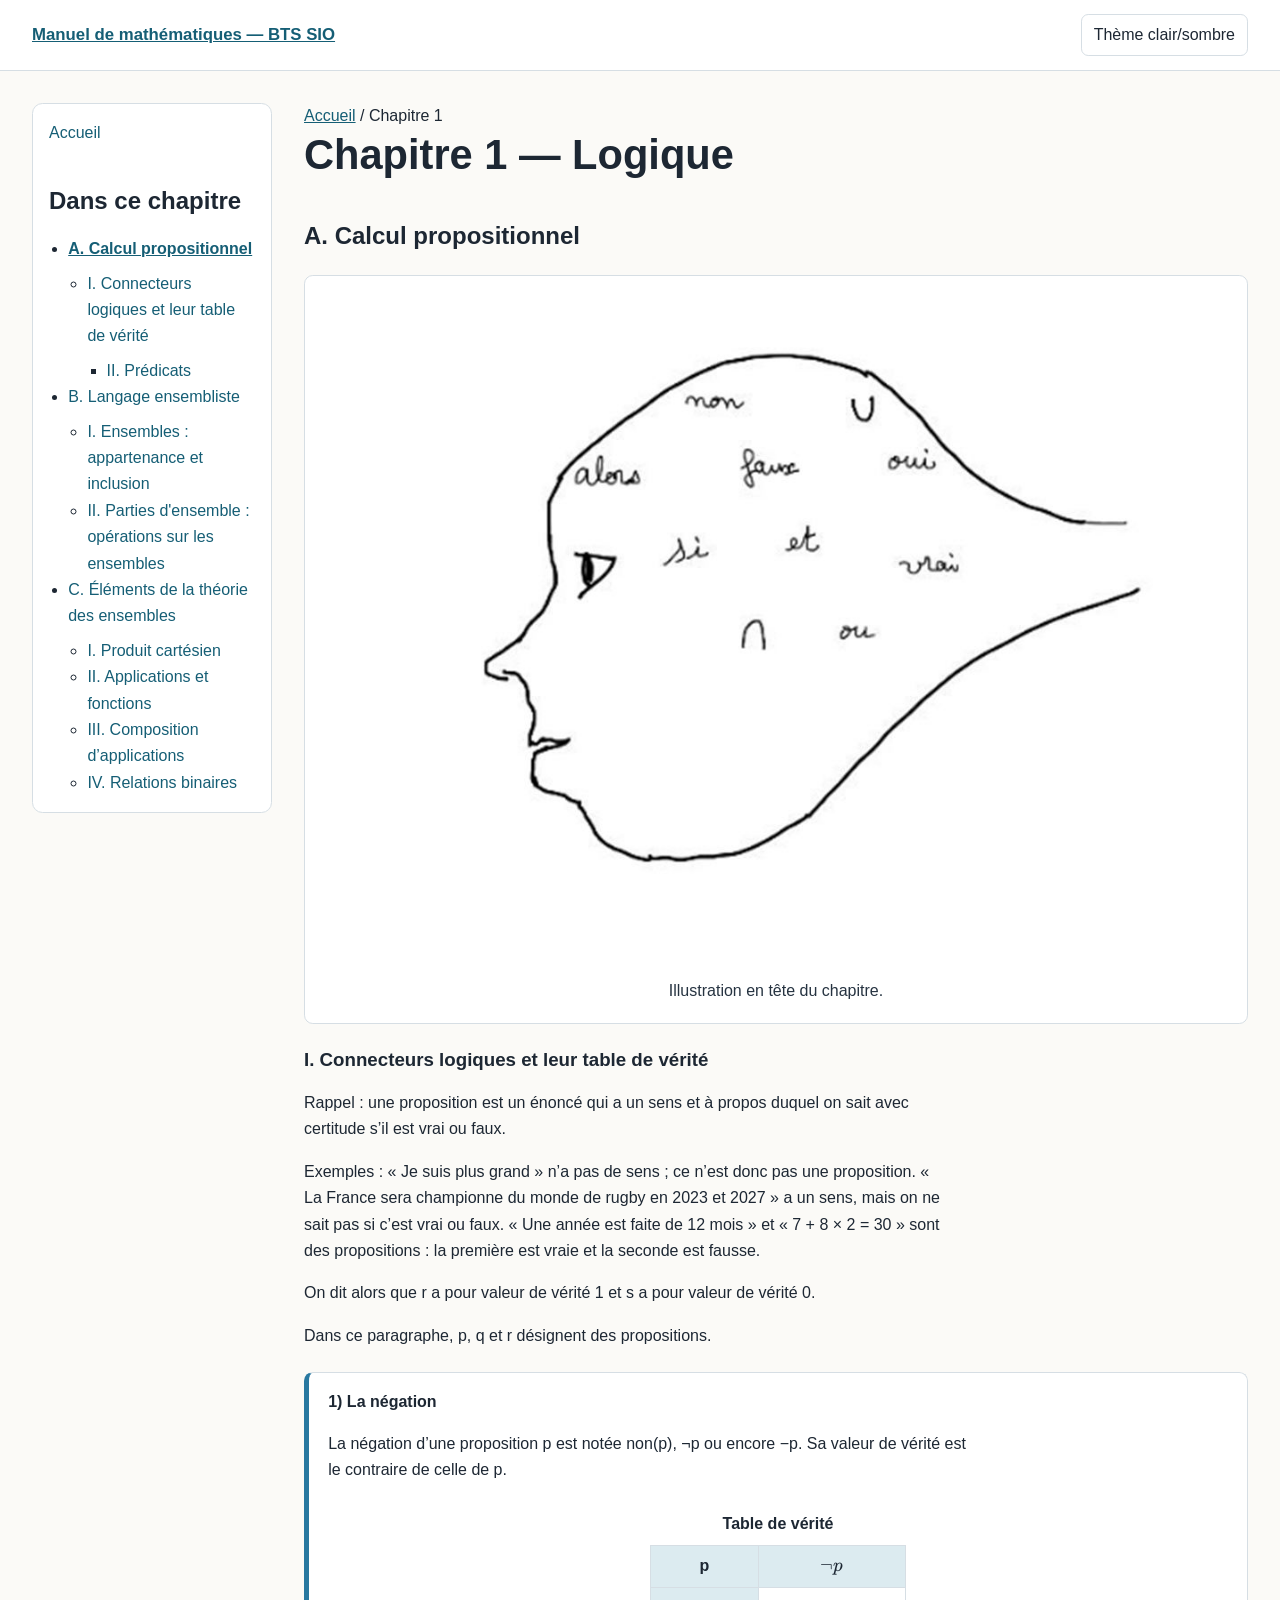
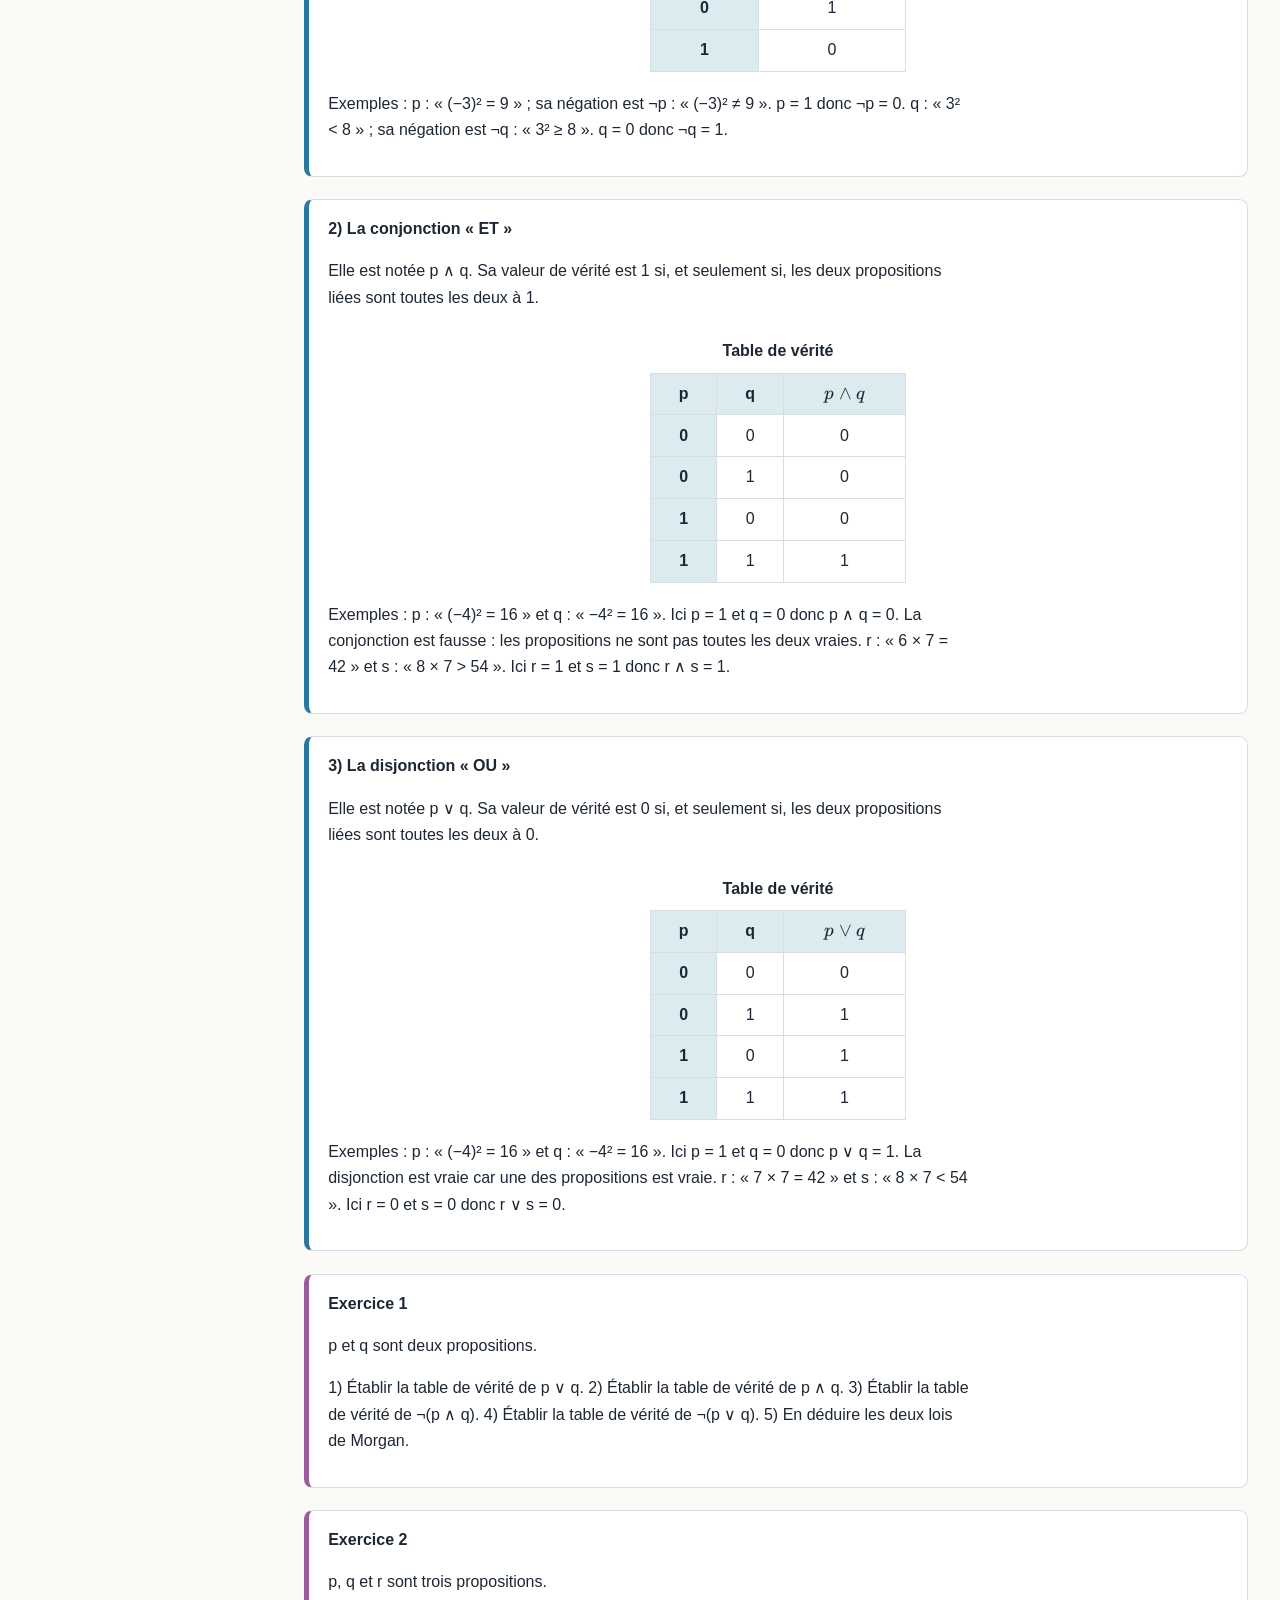
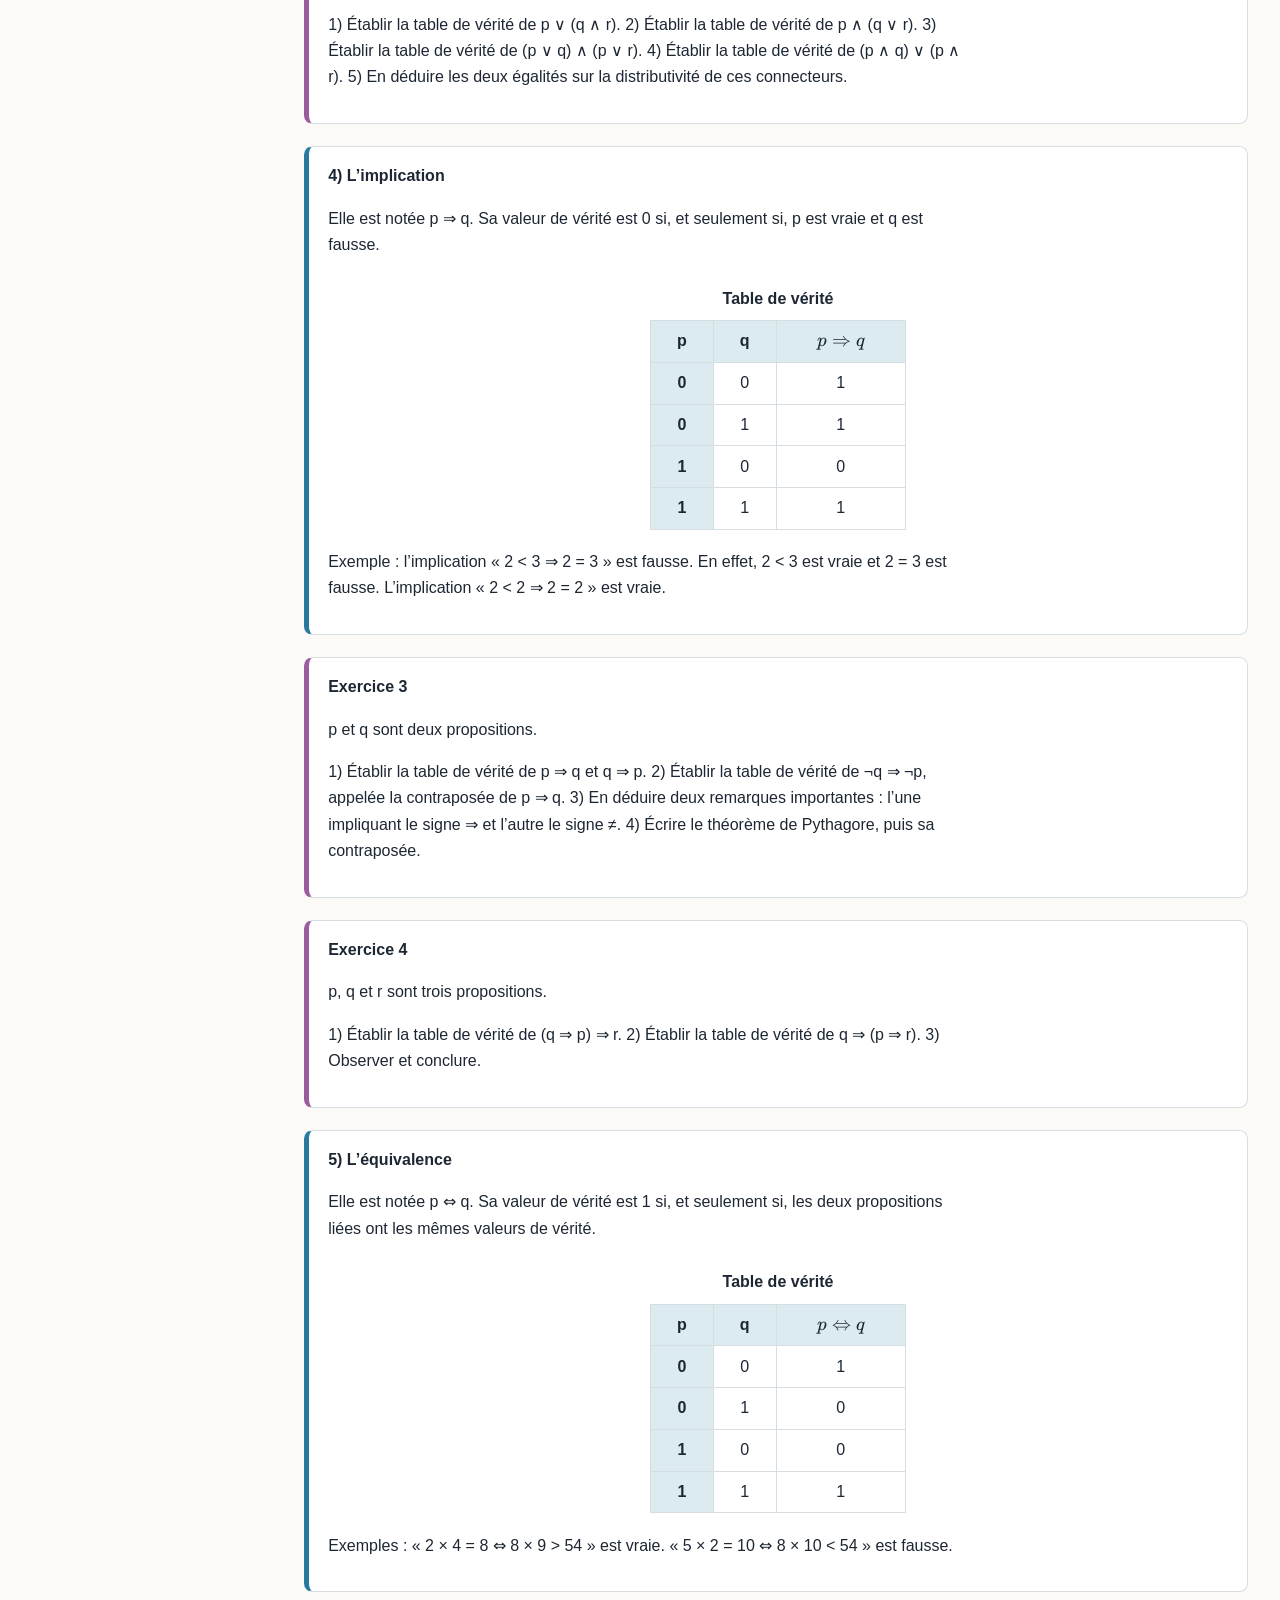
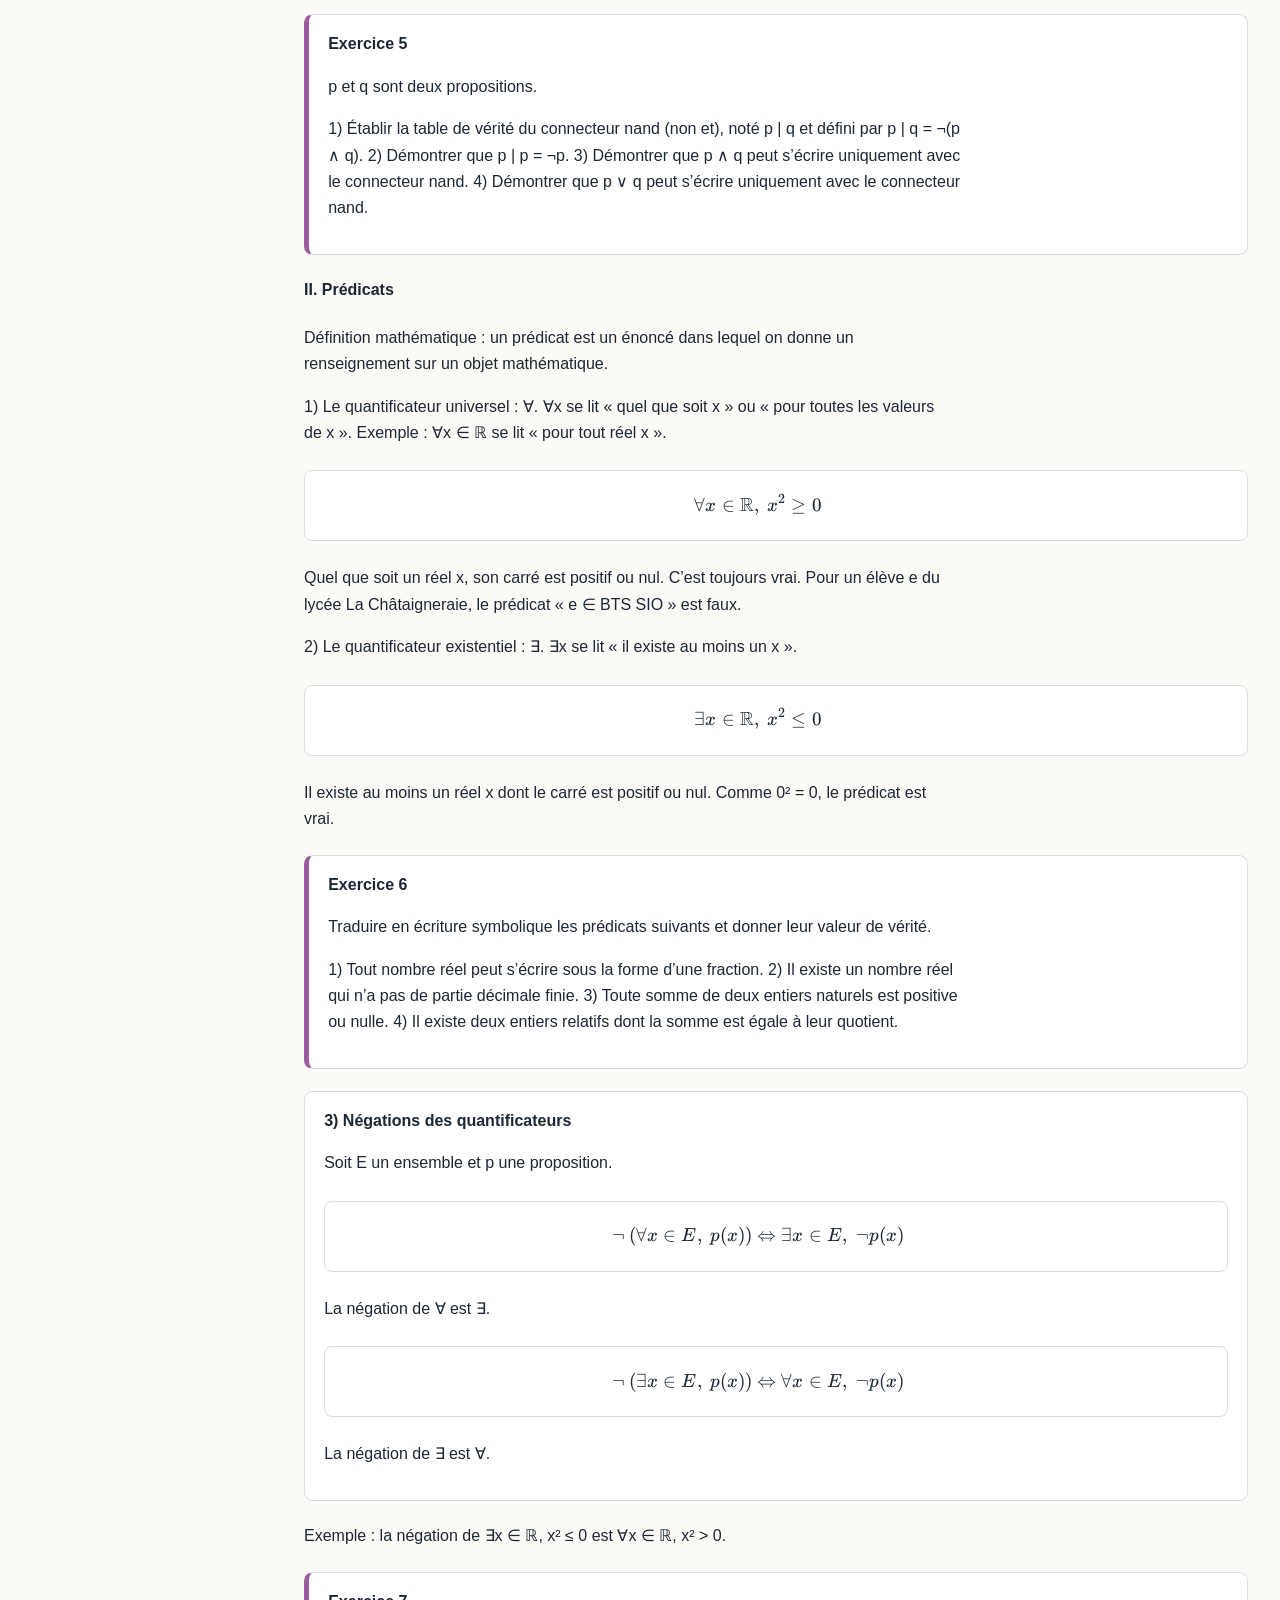
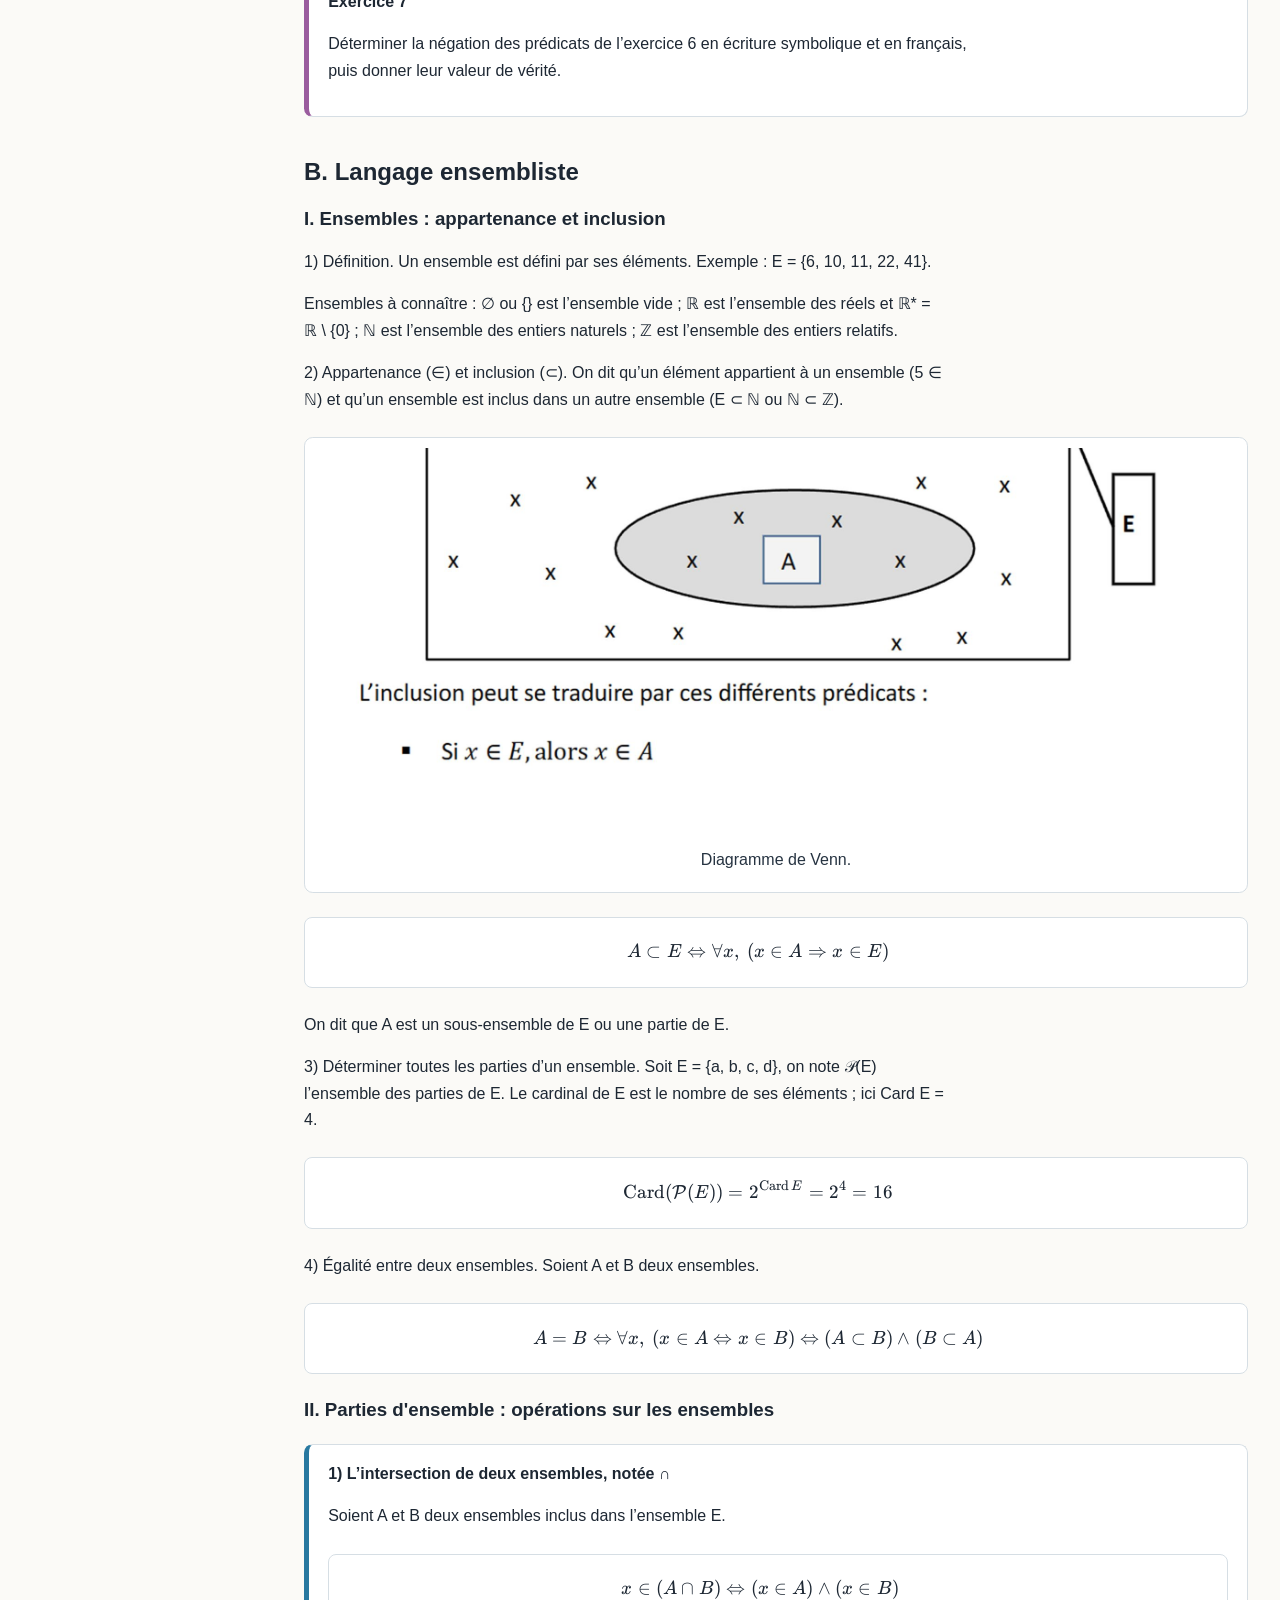
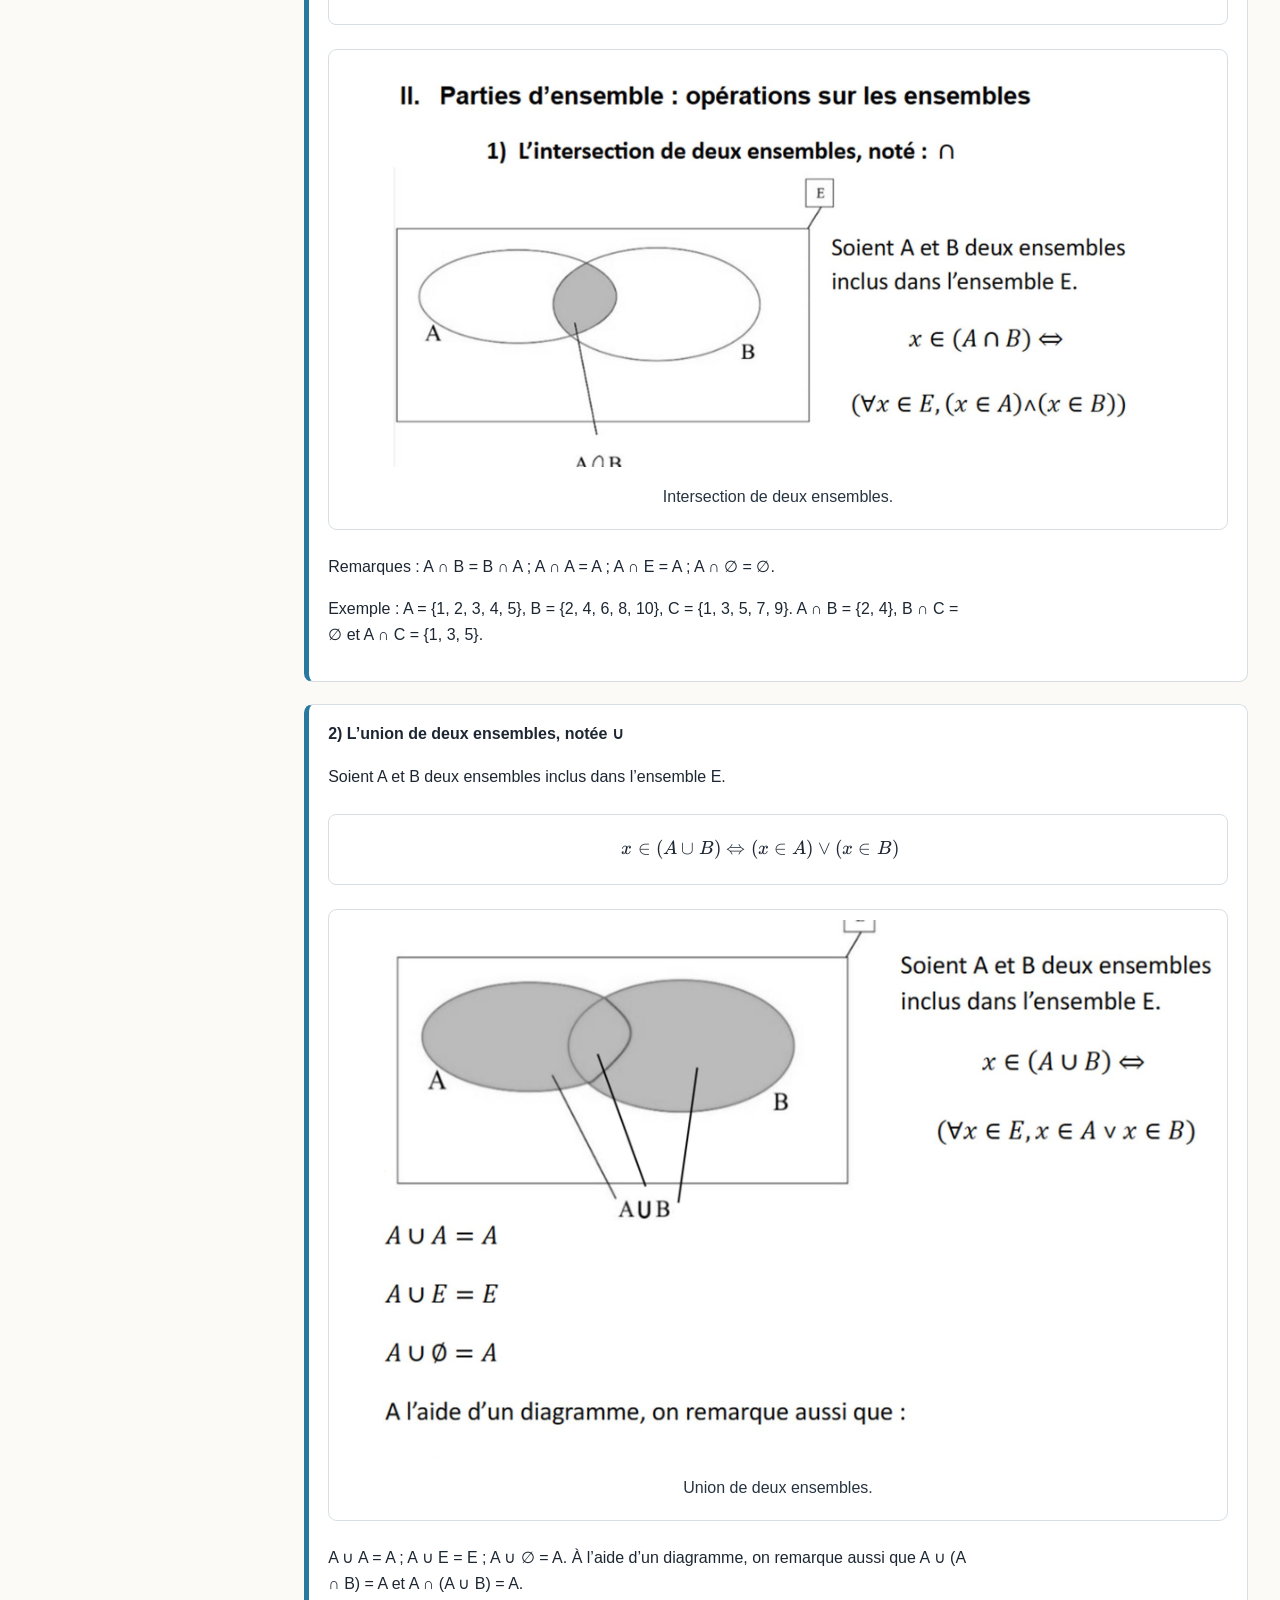
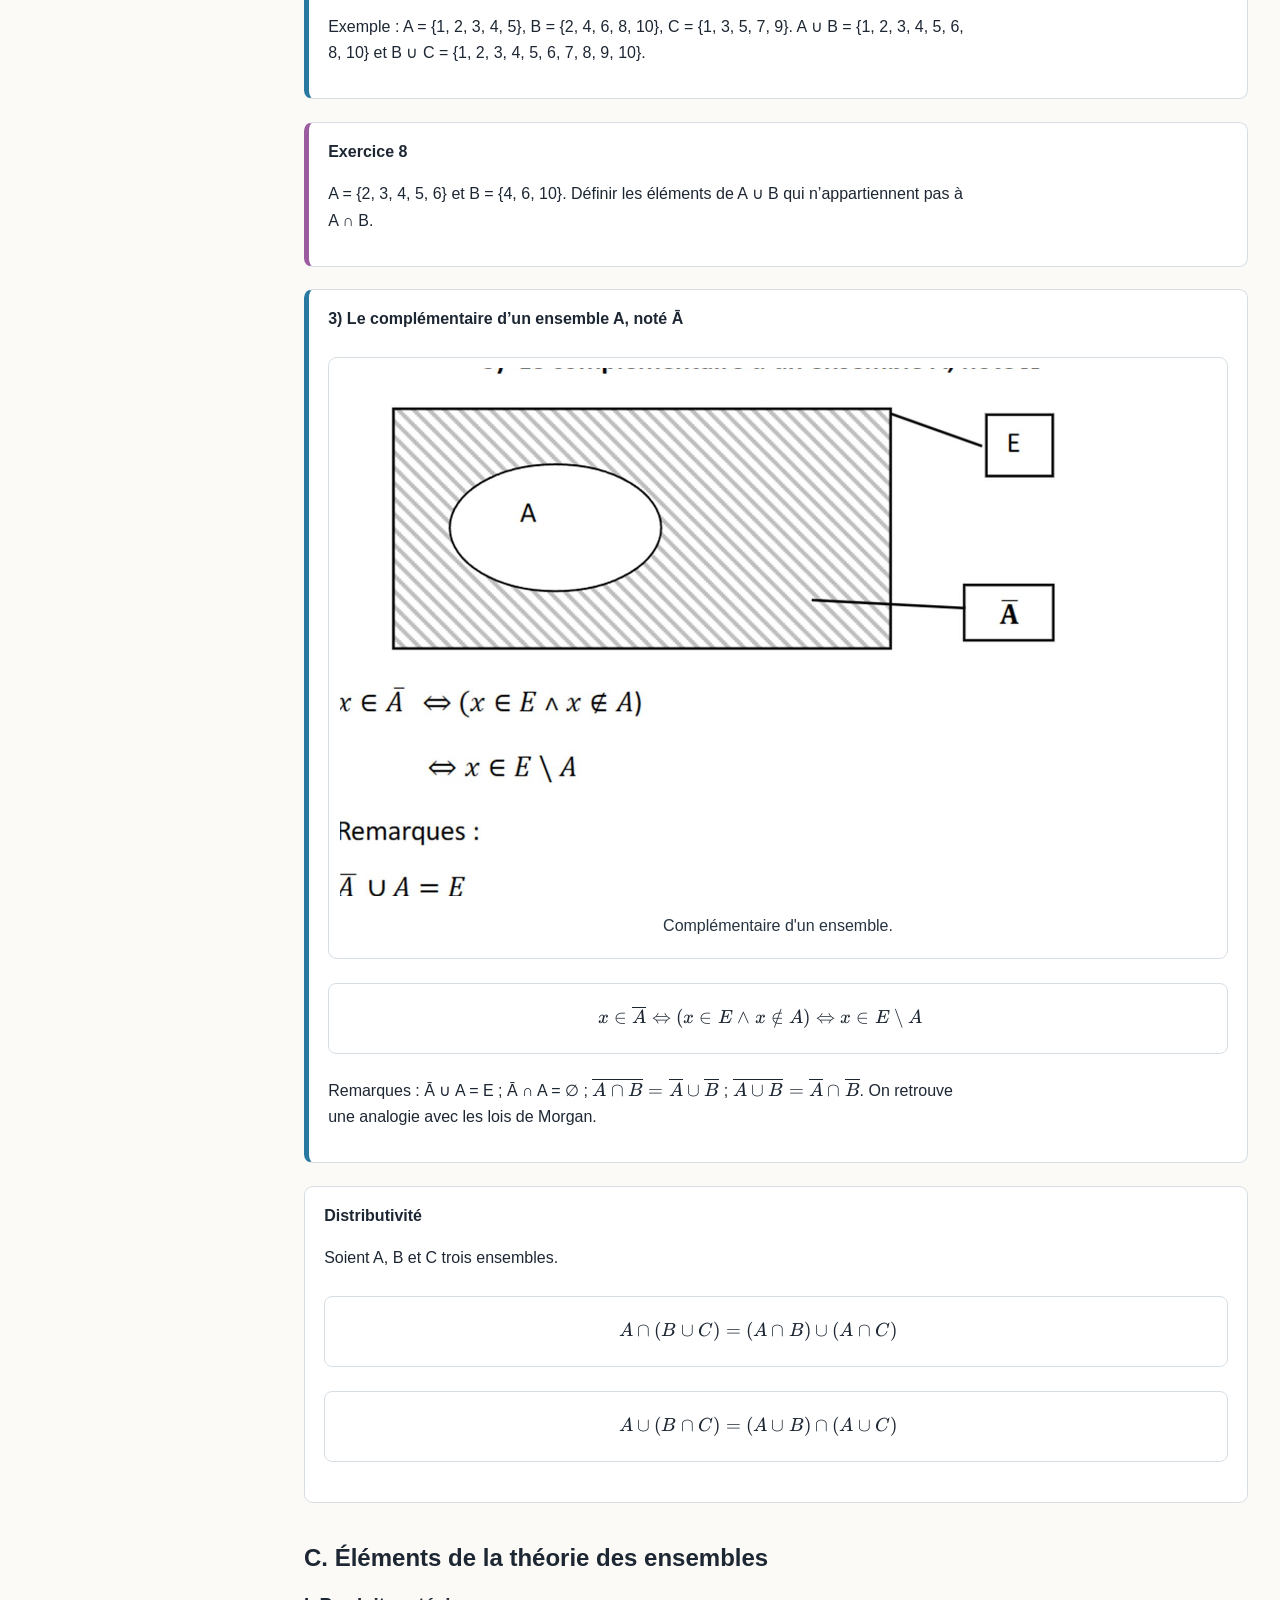
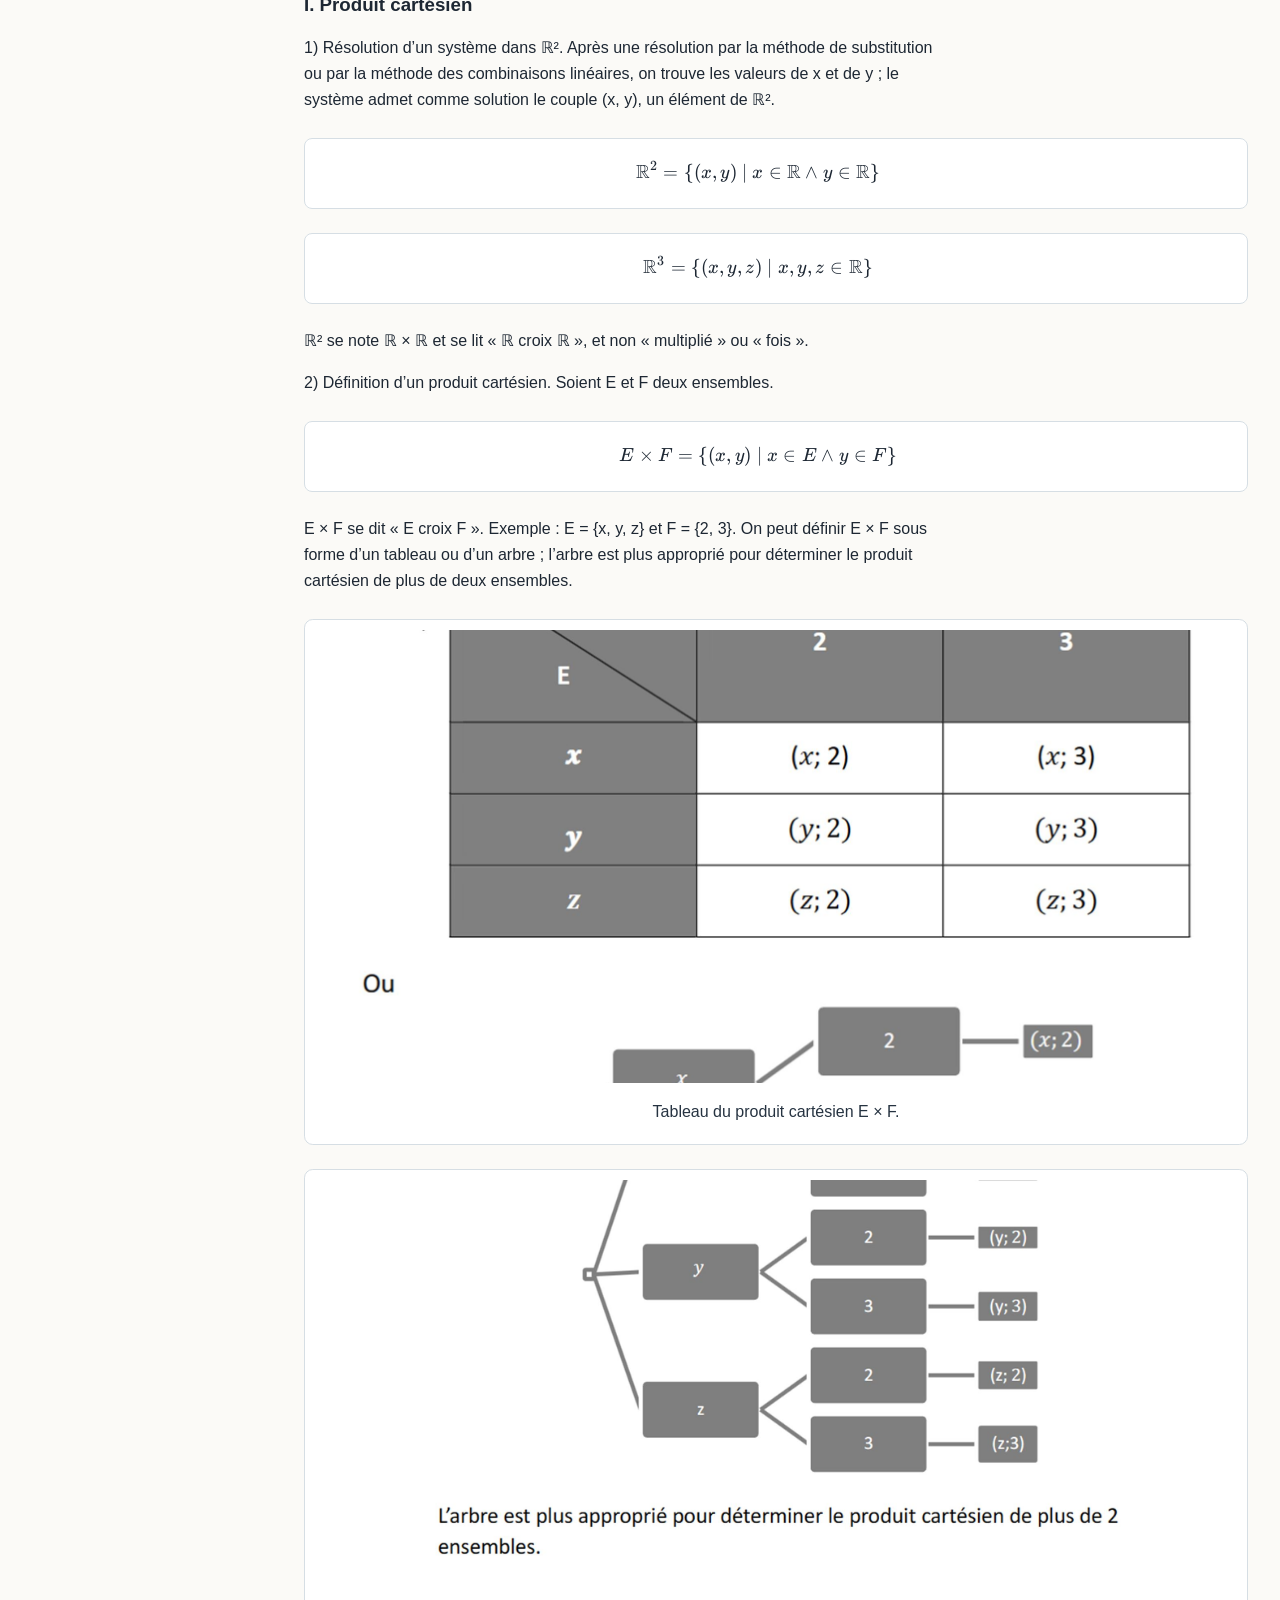
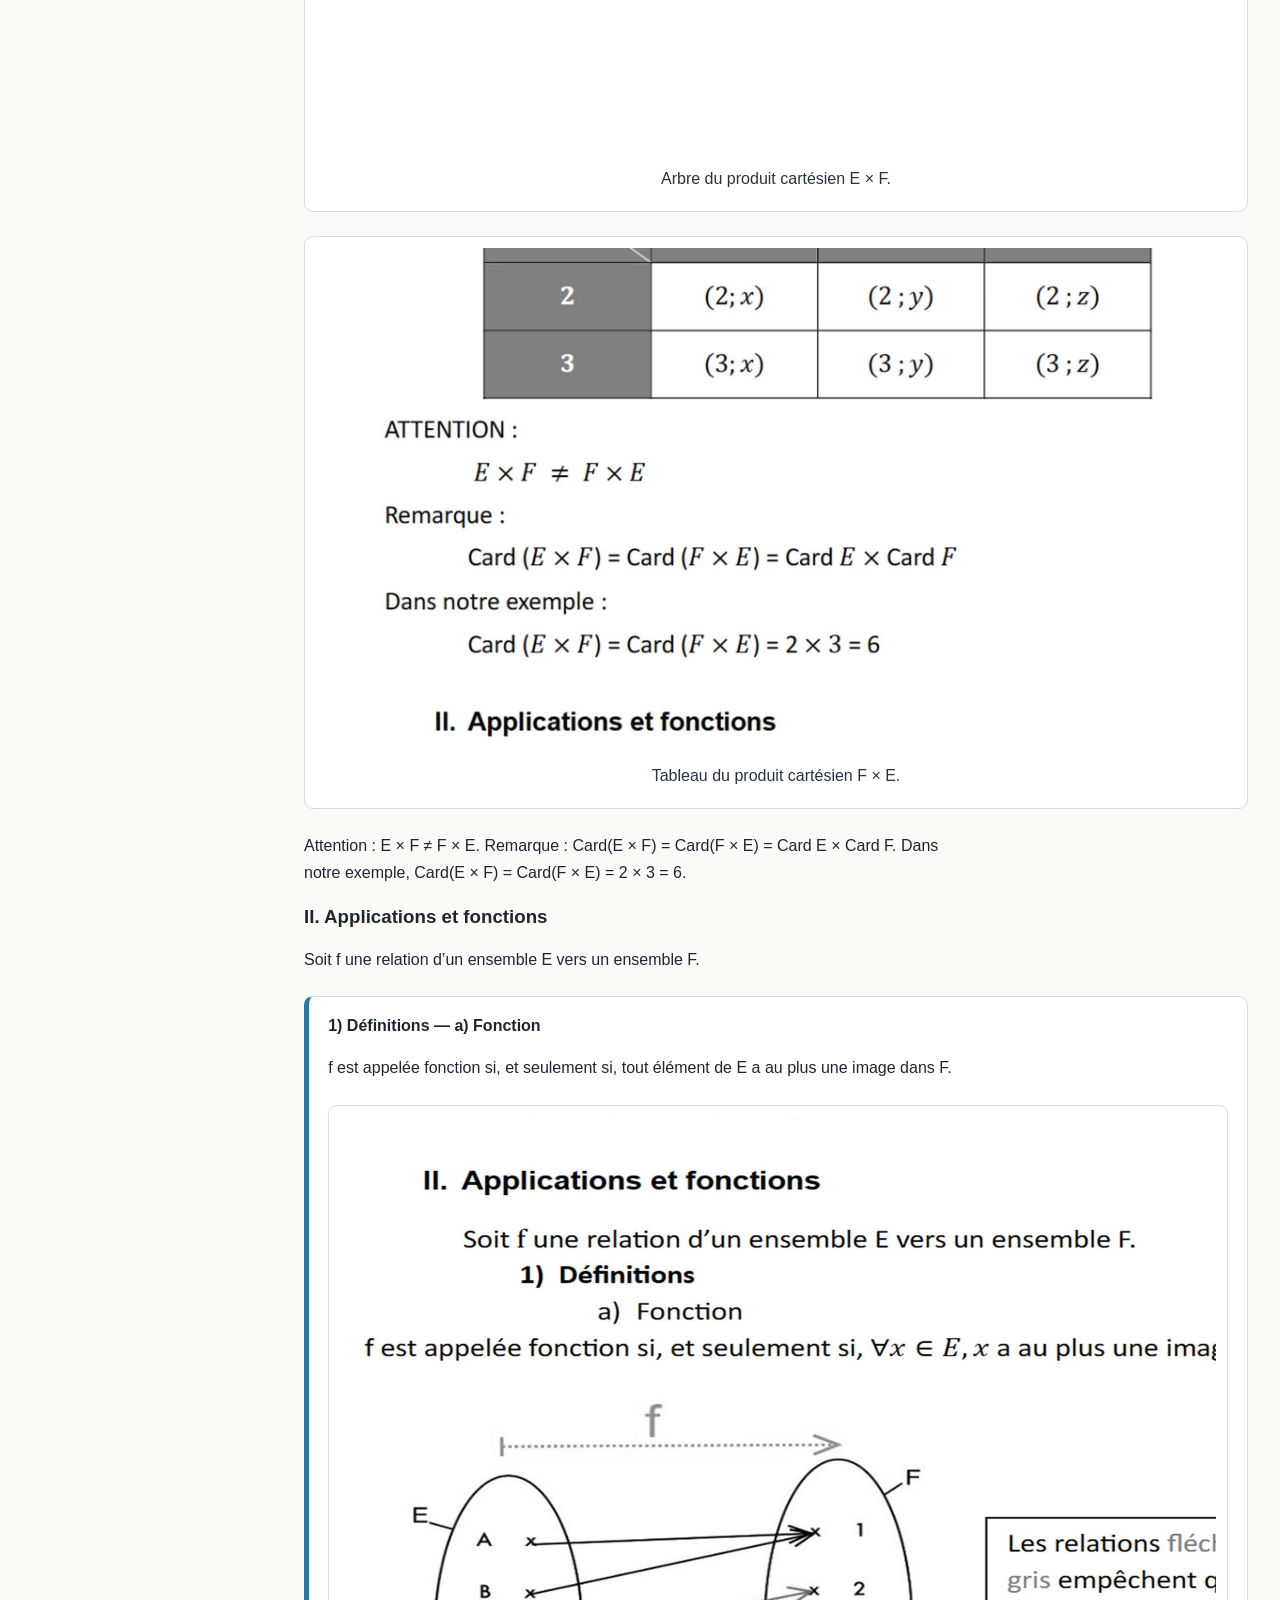
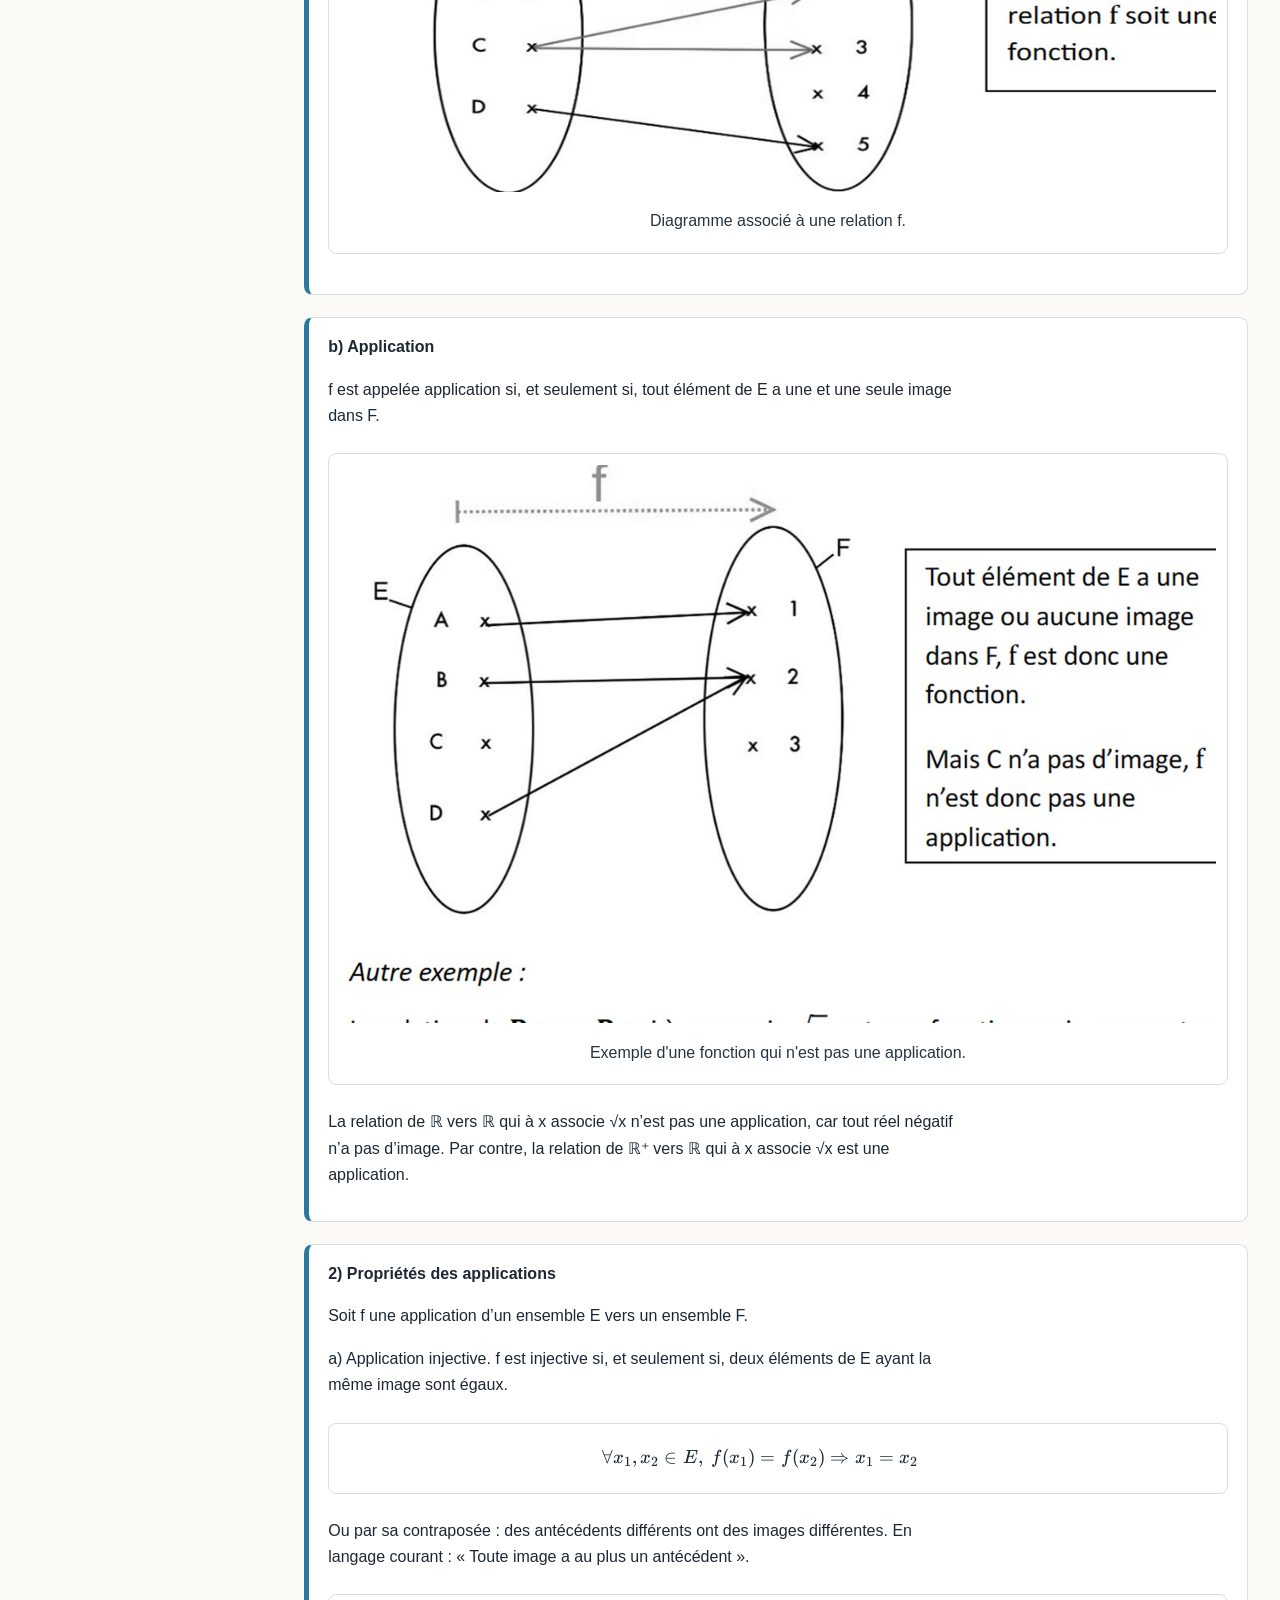
==== chapitres/chapitre-01.html @ 71e6f95d "Publish static BTS SIO math site Co-authored-by: Copilot <223556219+Copilot@users.noreply.github.com" ====
<!doctype html>
<html lang="fr">
<head>
  <meta charset="utf-8">
  <meta name="viewport" content="width=device-width, initial-scale=1">
  <title>Chapitre 1 — Logique — Manuel de mathématiques</title>
  <link rel="stylesheet" href="../assets/css/base.css">
  <link rel="stylesheet" href="../assets/css/layout.css">
  <link rel="stylesheet" href="../assets/css/maths.css">
  <link rel="stylesheet" href="../assets/css/print.css" media="print">
  <link rel="stylesheet" href="../assets/vendor/katex/katex.min.css">
</head>
<body>
  <header class="site-header"><div class="contenu barre-haute">
    <a class="marque" href="../index.html">Manuel de mathématiques — BTS SIO</a>
    <div class="actions"><button type="button" data-theme-toggle aria-pressed="false">Thème clair/sombre</button></div>
  </div></header>
  <div class="contenu page-layout">
    <nav class="sommaire" aria-label="Sommaire du chapitre">
      <a href="../index.html">Accueil</a><h2>Dans ce chapitre</h2><ul><li><a href="#calcul-propositionnel">A. Calcul propositionnel</a><ul><li><a href="#connecteurs-logiques">I. Connecteurs logiques et leur table de vérité</a><ul><li><a href="#predicats">II. Prédicats</a></li></ul></li></ul></li><li><a href="#langage-ensembliste">B. Langage ensembliste</a><ul><li><a href="#ensembles-appartenance-inclusion">I. Ensembles : appartenance et inclusion</a></li><li><a href="#operations-ensembles">II. Parties d&#x27;ensemble : opérations sur les ensembles</a></li></ul></li><li><a href="#theorie-ensembles">C. Éléments de la théorie des ensembles</a><ul><li><a href="#produit-cartesien">I. Produit cartésien</a></li><li><a href="#applications-fonctions">II. Applications et fonctions</a></li><li><a href="#composition-applications">III. Composition d’applications</a></li><li><a href="#relations-binaires">IV. Relations binaires</a></li></ul></li></ul>
    </nav>
    <main>
      <nav aria-label="Fil d’Ariane"><a href="../index.html">Accueil</a> / Chapitre 1</nav>
      <h1>Chapitre 1 — Logique</h1>
      <section><h2 id="calcul-propositionnel">A. Calcul propositionnel</h2><figure id="ch01-fig-001"><img src="../assets/img/chapitre-01/ch01-fig-001.png" alt="Illustration décorative en forme de profil." loading="lazy" width="1032" height="759"><figcaption>Illustration en tête du chapitre.</figcaption></figure><section><h3 id="connecteurs-logiques">I. Connecteurs logiques et leur table de vérité</h3><p>Rappel : une proposition est un énoncé qui a un sens et à propos duquel on sait avec certitude s’il est vrai ou faux.</p><p>Exemples : « Je suis plus grand » n’a pas de sens ; ce n’est donc pas une proposition. « La France sera championne du monde de rugby en 2023 et 2027 » a un sens, mais on ne sait pas si c’est vrai ou faux. « Une année est faite de 12 mois » et « 7 + 8 × 2 = 30 » sont des propositions : la première est vraie et la seconde est fausse.</p><p>On dit alors que r a pour valeur de vérité 1 et s a pour valeur de vérité 0.</p><p>Dans ce paragraphe, p, q et r désignent des propositions.</p><section class="box-definition"><p class="box-label">1) La négation</p><p>La négation d’une proposition p est notée non(p), ¬p ou encore −p. Sa valeur de vérité est le contraire de celle de p.</p>
<div class="table-wrapper"><table><caption>Table de vérité</caption><thead><tr><th scope="col">p</th><th scope="col">\(\neg p\)</th></tr></thead><tbody><tr><th scope="row">0</th><td>1</td></tr>
<tr><th scope="row">1</th><td>0</td></tr></tbody></table></div>
<p>Exemples : p : « (−3)² = 9 » ; sa négation est ¬p : « (−3)² ≠ 9 ». p = 1 donc ¬p = 0. q : « 3² &lt; 8 » ; sa négation est ¬q : « 3² ≥ 8 ». q = 0 donc ¬q = 1.</p></section><section class="box-definition"><p class="box-label">2) La conjonction « ET »</p><p>Elle est notée p ∧ q. Sa valeur de vérité est 1 si, et seulement si, les deux propositions liées sont toutes les deux à 1.</p>
<div class="table-wrapper"><table><caption>Table de vérité</caption><thead><tr><th scope="col">p</th><th scope="col">q</th><th scope="col">\(p\land q\)</th></tr></thead><tbody><tr><th scope="row">0</th><td>0</td><td>0</td></tr>
<tr><th scope="row">0</th><td>1</td><td>0</td></tr>
<tr><th scope="row">1</th><td>0</td><td>0</td></tr>
<tr><th scope="row">1</th><td>1</td><td>1</td></tr></tbody></table></div>
<p>Exemples : p : « (−4)² = 16 » et q : « −4² = 16 ». Ici p = 1 et q = 0 donc p ∧ q = 0. La conjonction est fausse : les propositions ne sont pas toutes les deux vraies. r : « 6 × 7 = 42 » et s : « 8 × 7 &gt; 54 ». Ici r = 1 et s = 1 donc r ∧ s = 1.</p></section><section class="box-definition"><p class="box-label">3) La disjonction « OU »</p><p>Elle est notée p ∨ q. Sa valeur de vérité est 0 si, et seulement si, les deux propositions liées sont toutes les deux à 0.</p>
<div class="table-wrapper"><table><caption>Table de vérité</caption><thead><tr><th scope="col">p</th><th scope="col">q</th><th scope="col">\(p\lor q\)</th></tr></thead><tbody><tr><th scope="row">0</th><td>0</td><td>0</td></tr>
<tr><th scope="row">0</th><td>1</td><td>1</td></tr>
<tr><th scope="row">1</th><td>0</td><td>1</td></tr>
<tr><th scope="row">1</th><td>1</td><td>1</td></tr></tbody></table></div>
<p>Exemples : p : « (−4)² = 16 » et q : « −4² = 16 ». Ici p = 1 et q = 0 donc p ∨ q = 1. La disjonction est vraie car une des propositions est vraie. r : « 7 × 7 = 42 » et s : « 8 × 7 &lt; 54 ». Ici r = 0 et s = 0 donc r ∨ s = 0.</p></section><section class="box-exercice"><p class="box-label">Exercice 1</p><p>p et q sont deux propositions.</p>
<p>1) Établir la table de vérité de p ∨ q. 2) Établir la table de vérité de p ∧ q. 3) Établir la table de vérité de ¬(p ∧ q). 4) Établir la table de vérité de ¬(p ∨ q). 5) En déduire les deux lois de Morgan.</p></section><section class="box-exercice"><p class="box-label">Exercice 2</p><p>p, q et r sont trois propositions.</p>
<p>1) Établir la table de vérité de p ∨ (q ∧ r). 2) Établir la table de vérité de p ∧ (q ∨ r). 3) Établir la table de vérité de (p ∨ q) ∧ (p ∨ r). 4) Établir la table de vérité de (p ∧ q) ∨ (p ∧ r). 5) En déduire les deux égalités sur la distributivité de ces connecteurs.</p></section><section class="box-definition"><p class="box-label">4) L’implication</p><p>Elle est notée p ⇒ q. Sa valeur de vérité est 0 si, et seulement si, p est vraie et q est fausse.</p>
<div class="table-wrapper"><table><caption>Table de vérité</caption><thead><tr><th scope="col">p</th><th scope="col">q</th><th scope="col">\(p\Rightarrow q\)</th></tr></thead><tbody><tr><th scope="row">0</th><td>0</td><td>1</td></tr>
<tr><th scope="row">0</th><td>1</td><td>1</td></tr>
<tr><th scope="row">1</th><td>0</td><td>0</td></tr>
<tr><th scope="row">1</th><td>1</td><td>1</td></tr></tbody></table></div>
<p>Exemple : l’implication « 2 &lt; 3 ⇒ 2 = 3 » est fausse. En effet, 2 &lt; 3 est vraie et 2 = 3 est fausse. L’implication « 2 &lt; 2 ⇒ 2 = 2 » est vraie.</p></section><section class="box-exercice"><p class="box-label">Exercice 3</p><p>p et q sont deux propositions.</p>
<p>1) Établir la table de vérité de p ⇒ q et q ⇒ p. 2) Établir la table de vérité de ¬q ⇒ ¬p, appelée la contraposée de p ⇒ q. 3) En déduire deux remarques importantes : l’une impliquant le signe ⇒ et l’autre le signe ≠. 4) Écrire le théorème de Pythagore, puis sa contraposée.</p></section><section class="box-exercice"><p class="box-label">Exercice 4</p><p>p, q et r sont trois propositions.</p>
<p>1) Établir la table de vérité de (q ⇒ p) ⇒ r. 2) Établir la table de vérité de q ⇒ (p ⇒ r). 3) Observer et conclure.</p></section><section class="box-definition"><p class="box-label">5) L’équivalence</p><p>Elle est notée p ⇔ q. Sa valeur de vérité est 1 si, et seulement si, les deux propositions liées ont les mêmes valeurs de vérité.</p>
<div class="table-wrapper"><table><caption>Table de vérité</caption><thead><tr><th scope="col">p</th><th scope="col">q</th><th scope="col">\(p\Leftrightarrow q\)</th></tr></thead><tbody><tr><th scope="row">0</th><td>0</td><td>1</td></tr>
<tr><th scope="row">0</th><td>1</td><td>0</td></tr>
<tr><th scope="row">1</th><td>0</td><td>0</td></tr>
<tr><th scope="row">1</th><td>1</td><td>1</td></tr></tbody></table></div>
<p>Exemples : « 2 × 4 = 8 ⇔ 8 × 9 &gt; 54 » est vraie. « 5 × 2 = 10 ⇔ 8 × 10 &lt; 54 » est fausse.</p></section><section class="box-exercice"><p class="box-label">Exercice 5</p><p>p et q sont deux propositions.</p>
<p>1) Établir la table de vérité du connecteur nand (non et), noté p | q et défini par p | q = ¬(p ∧ q). 2) Démontrer que p | p = ¬p. 3) Démontrer que p ∧ q peut s’écrire uniquement avec le connecteur nand. 4) Démontrer que p ∨ q peut s’écrire uniquement avec le connecteur nand.</p></section><section><h4 id="predicats">II. Prédicats</h4><p>Définition mathématique : un prédicat est un énoncé dans lequel on donne un renseignement sur un objet mathématique.</p><p>1) Le quantificateur universel : ∀. ∀x se lit « quel que soit x » ou « pour toutes les valeurs de x ». Exemple : ∀x ∈ ℝ se lit « pour tout réel x ».</p><div class="formule" data-latex="\forall x\in\mathbb{R},\ x^2\geq 0" role="group" aria-label="Formule">\[\forall x\in\mathbb{R},\ x^2\geq 0\]</div><p>Quel que soit un réel x, son carré est positif ou nul. C’est toujours vrai. Pour un élève e du lycée La Châtaigneraie, le prédicat « e ∈ BTS SIO » est faux.</p><p>2) Le quantificateur existentiel : ∃. ∃x se lit « il existe au moins un x ».</p><div class="formule" data-latex="\exists x\in\mathbb{R},\ x^2\leq 0" role="group" aria-label="Formule">\[\exists x\in\mathbb{R},\ x^2\leq 0\]</div><p>Il existe au moins un réel x dont le carré est positif ou nul. Comme 0² = 0, le prédicat est vrai.</p><section class="box-exercice"><p class="box-label">Exercice 6</p><p>Traduire en écriture symbolique les prédicats suivants et donner leur valeur de vérité.</p>
<p>1) Tout nombre réel peut s’écrire sous la forme d’une fraction. 2) Il existe un nombre réel qui n’a pas de partie décimale finie. 3) Toute somme de deux entiers naturels est positive ou nulle. 4) Il existe deux entiers relatifs dont la somme est égale à leur quotient.</p></section><section class="box-retenir"><p class="box-label">3) Négations des quantificateurs</p><p>Soit E un ensemble et p une proposition.</p>
<div class="formule" data-latex="\neg\left(\forall x\in E,\ p(x)\right)\Leftrightarrow\exists x\in E,\ \neg p(x)" role="group" aria-label="Formule">\[\neg\left(\forall x\in E,\ p(x)\right)\Leftrightarrow\exists x\in E,\ \neg p(x)\]</div>
<p>La négation de ∀ est ∃.</p>
<div class="formule" data-latex="\neg\left(\exists x\in E,\ p(x)\right)\Leftrightarrow\forall x\in E,\ \neg p(x)" role="group" aria-label="Formule">\[\neg\left(\exists x\in E,\ p(x)\right)\Leftrightarrow\forall x\in E,\ \neg p(x)\]</div>
<p>La négation de ∃ est ∀.</p></section><p>Exemple : la négation de ∃x ∈ ℝ, x² ≤ 0 est ∀x ∈ ℝ, x² &gt; 0.</p><section class="box-exercice"><p class="box-label">Exercice 7</p><p>Déterminer la négation des prédicats de l’exercice 6 en écriture symbolique et en français, puis donner leur valeur de vérité.</p></section></section></section></section>
<section><h2 id="langage-ensembliste">B. Langage ensembliste</h2><section><h3 id="ensembles-appartenance-inclusion">I. Ensembles : appartenance et inclusion</h3><p>1) Définition. Un ensemble est défini par ses éléments. Exemple : E = {6, 10, 11, 22, 41}.</p><p>Ensembles à connaître : ∅ ou {} est l’ensemble vide ; ℝ est l’ensemble des réels et ℝ* = ℝ \ {0} ; ℕ est l’ensemble des entiers naturels ; ℤ est l’ensemble des entiers relatifs.</p><p>2) Appartenance (∈) et inclusion (⊂). On dit qu’un élément appartient à un ensemble (5 ∈ ℕ) et qu’un ensemble est inclus dans un autre ensemble (E ⊂ ℕ ou ℕ ⊂ ℤ).</p><figure id="ch01-fig-002"><img src="../assets/img/chapitre-01/ch01-fig-002.png" alt="Diagramme représentant l&#x27;ensemble A inclus dans l&#x27;ensemble E." loading="lazy" width="2012" height="835"><figcaption>Diagramme de Venn.</figcaption></figure><div class="formule" data-latex="A\subset E\Leftrightarrow\forall x,\ (x\in A\Rightarrow x\in E)" role="group" aria-label="Formule">\[A\subset E\Leftrightarrow\forall x,\ (x\in A\Rightarrow x\in E)\]</div><p>On dit que A est un sous-ensemble de E ou une partie de E.</p><p>3) Déterminer toutes les parties d’un ensemble. Soit E = {a, b, c, d}, on note 𝒫(E) l’ensemble des parties de E. Le cardinal de E est le nombre de ses éléments ; ici Card E = 4.</p><div class="formule" data-latex="\operatorname{Card}(\mathcal{P}(E))=2^{\operatorname{Card} E}=2^4=16" role="group" aria-label="Formule">\[\operatorname{Card}(\mathcal{P}(E))=2^{\operatorname{Card} E}=2^4=16\]</div><p>4) Égalité entre deux ensembles. Soient A et B deux ensembles.</p><div class="formule" data-latex="A=B\Leftrightarrow\forall x,\ (x\in A\Leftrightarrow x\in B)\Leftrightarrow(A\subset B)\land(B\subset A)" role="group" aria-label="Formule">\[A=B\Leftrightarrow\forall x,\ (x\in A\Leftrightarrow x\in B)\Leftrightarrow(A\subset B)\land(B\subset A)\]</div></section>
<section><h3 id="operations-ensembles">II. Parties d&#x27;ensemble : opérations sur les ensembles</h3><section class="box-definition"><p class="box-label">1) L’intersection de deux ensembles, notée ∩</p><p>Soient A et B deux ensembles inclus dans l’ensemble E.</p>
<div class="formule" data-latex="x\in(A\cap B)\Leftrightarrow(x\in A)\land(x\in B)" role="group" aria-label="Formule">\[x\in(A\cap B)\Leftrightarrow(x\in A)\land(x\in B)\]</div>
<figure id="ch01-fig-003"><img src="../assets/img/chapitre-01/ch01-fig-003.png" alt="Deux ensembles A et B inclus dans E, avec leur intersection coloriée." loading="lazy" width="1961" height="911"><figcaption>Intersection de deux ensembles.</figcaption></figure>
<p>Remarques : A ∩ B = B ∩ A ; A ∩ A = A ; A ∩ E = A ; A ∩ ∅ = ∅.</p>
<p>Exemple : A = {1, 2, 3, 4, 5}, B = {2, 4, 6, 8, 10}, C = {1, 3, 5, 7, 9}. A ∩ B = {2, 4}, B ∩ C = ∅ et A ∩ C = {1, 3, 5}.</p></section><section class="box-definition"><p class="box-label">2) L’union de deux ensembles, notée ∪</p><p>Soient A et B deux ensembles inclus dans l’ensemble E.</p>
<div class="formule" data-latex="x\in(A\cup B)\Leftrightarrow(x\in A)\lor(x\in B)" role="group" aria-label="Formule">\[x\in(A\cup B)\Leftrightarrow(x\in A)\lor(x\in B)\]</div>
<figure id="ch01-fig-004"><img src="../assets/img/chapitre-01/ch01-fig-004.png" alt="Diagramme de Venn où les ensembles A et B sont coloriés." loading="lazy" width="1857" height="1140"><figcaption>Union de deux ensembles.</figcaption></figure>
<p>A ∪ A = A ; A ∪ E = E ; A ∪ ∅ = A. À l’aide d’un diagramme, on remarque aussi que A ∪ (A ∩ B) = A et A ∩ (A ∪ B) = A.</p>
<p>Exemple : A = {1, 2, 3, 4, 5}, B = {2, 4, 6, 8, 10}, C = {1, 3, 5, 7, 9}. A ∪ B = {1, 2, 3, 4, 5, 6, 8, 10} et B ∪ C = {1, 2, 3, 4, 5, 6, 7, 8, 9, 10}.</p></section><section class="box-exercice"><p class="box-label">Exercice 8</p><p>A = {2, 3, 4, 5, 6} et B = {4, 6, 10}. Définir les éléments de A ∪ B qui n’appartiennent pas à A ∩ B.</p></section><section class="box-definition"><p class="box-label">3) Le complémentaire d’un ensemble A, noté Ā</p><figure id="ch01-fig-005"><img src="../assets/img/chapitre-01/ch01-fig-005.png" alt="Ensemble E représenté par un rectangle, A par un ovale et son complémentaire par la zone extérieure à A." loading="lazy" width="1703" height="1026"><figcaption>Complémentaire d&#x27;un ensemble.</figcaption></figure>
<div class="formule" data-latex="x\in\overline{A}\Leftrightarrow(x\in E\land x\notin A)\Leftrightarrow x\in E\setminus A" role="group" aria-label="Formule">\[x\in\overline{A}\Leftrightarrow(x\in E\land x\notin A)\Leftrightarrow x\in E\setminus A\]</div>
<p>Remarques : Ā ∪ A = E ; Ā ∩ A = ∅ ; \(\overline{A\cap B}=\overline A\cup\overline B\) ; \(\overline{A\cup B}=\overline A\cap\overline B\). On retrouve une analogie avec les lois de Morgan.</p></section><section class="box-retenir"><p class="box-label">Distributivité</p><p>Soient A, B et C trois ensembles.</p>
<div class="formule" data-latex="A\cap(B\cup C)=(A\cap B)\cup(A\cap C)" role="group" aria-label="Formule">\[A\cap(B\cup C)=(A\cap B)\cup(A\cap C)\]</div>
<div class="formule" data-latex="A\cup(B\cap C)=(A\cup B)\cap(A\cup C)" role="group" aria-label="Formule">\[A\cup(B\cap C)=(A\cup B)\cap(A\cup C)\]</div></section></section></section>
<section><h2 id="theorie-ensembles">C. Éléments de la théorie des ensembles</h2><section><h3 id="produit-cartesien">I. Produit cartésien</h3><p>1) Résolution d’un système dans ℝ². Après une résolution par la méthode de substitution ou par la méthode des combinaisons linéaires, on trouve les valeurs de x et de y ; le système admet comme solution le couple (x, y), un élément de ℝ².</p><div class="formule" data-latex="\mathbb{R}^2=\{(x,y)\mid x\in\mathbb{R}\land y\in\mathbb{R}\}" role="group" aria-label="Formule">\[\mathbb{R}^2=\{(x,y)\mid x\in\mathbb{R}\land y\in\mathbb{R}\}\]</div><div class="formule" data-latex="\mathbb{R}^3=\{(x,y,z)\mid x,y,z\in\mathbb{R}\}" role="group" aria-label="Formule">\[\mathbb{R}^3=\{(x,y,z)\mid x,y,z\in\mathbb{R}\}\]</div><p>ℝ² se note ℝ × ℝ et se lit « ℝ croix ℝ », et non « multiplié » ou « fois ».</p><p>2) Définition d’un produit cartésien. Soient E et F deux ensembles.</p><div class="formule" data-latex="E\times F=\{(x,y)\mid x\in E\land y\in F\}" role="group" aria-label="Formule">\[E\times F=\{(x,y)\mid x\in E\land y\in F\}\]</div><p>E × F se dit « E croix F ». Exemple : E = {x, y, z} et F = {2, 3}. On peut définir E × F sous forme d’un tableau ou d’un arbre ; l’arbre est plus approprié pour déterminer le produit cartésien de plus de deux ensembles.</p><figure id="ch01-fig-006"><img src="../assets/img/chapitre-01/ch01-fig-006.png" alt="Tableau des couples du produit cartésien de E égal à {x, y, z} et F égal à {2, 3}." loading="lazy" width="1857" height="912"><figcaption>Tableau du produit cartésien E × F.</figcaption></figure><figure id="ch01-fig-007"><img src="../assets/img/chapitre-01/ch01-fig-007.png" alt="Arbre reliant chacun des éléments x, y et z de E aux éléments 2 et 3 de F." loading="lazy" width="2168" height="1405"><figcaption>Arbre du produit cartésien E × F.</figcaption></figure><figure id="ch01-fig-008"><img src="../assets/img/chapitre-01/ch01-fig-008.png" alt="Tableau des couples du produit cartésien F × E." loading="lazy" width="1961" height="1063"><figcaption>Tableau du produit cartésien F × E.</figcaption></figure><p>Attention : E × F ≠ F × E. Remarque : Card(E × F) = Card(F × E) = Card E × Card F. Dans notre exemple, Card(E × F) = Card(F × E) = 2 × 3 = 6.</p></section>
<section><h3 id="applications-fonctions">II. Applications et fonctions</h3><p>Soit f une relation d’un ensemble E vers un ensemble F.</p><section class="box-definition"><p class="box-label">1) Définitions — a) Fonction</p><p>f est appelée fonction si, et seulement si, tout élément de E a au plus une image dans F.</p>
<figure id="ch01-fig-009"><img src="../assets/img/chapitre-01/ch01-fig-009.png" alt="Diagramme de flèches entre les éléments de E et ceux de F." loading="lazy" width="1600" height="1443"><figcaption>Diagramme associé à une relation f.</figcaption></figure></section><section class="box-definition"><p class="box-label">b) Application</p><p>f est appelée application si, et seulement si, tout élément de E a une et une seule image dans F.</p>
<figure id="ch01-fig-010"><img src="../assets/img/chapitre-01/ch01-fig-010.png" alt="Diagramme de flèches de E vers F où un élément de E n&#x27;a pas d&#x27;image." loading="lazy" width="1729" height="1101"><figcaption>Exemple d&#x27;une fonction qui n&#x27;est pas une application.</figcaption></figure>
<p>La relation de ℝ vers ℝ qui à x associe √x n’est pas une application, car tout réel négatif n’a pas d’image. Par contre, la relation de ℝ⁺ vers ℝ qui à x associe √x est une application.</p></section><section class="box-definition"><p class="box-label">2) Propriétés des applications</p><p>Soit f une application d’un ensemble E vers un ensemble F.</p>
<p>a) Application injective. f est injective si, et seulement si, deux éléments de E ayant la même image sont égaux.</p>
<div class="formule" data-latex="\forall x_1,x_2\in E,\ f(x_1)=f(x_2)\Rightarrow x_1=x_2" role="group" aria-label="Formule">\[\forall x_1,x_2\in E,\ f(x_1)=f(x_2)\Rightarrow x_1=x_2\]</div>
<p>Ou par sa contraposée : des antécédents différents ont des images différentes. En langage courant : « Toute image a au plus un antécédent ».</p>
<figure id="ch01-fig-011"><img src="../assets/img/chapitre-01/ch01-fig-011.png" alt="Diagramme de flèches où deux éléments de E ont la même image dans F." loading="lazy" width="1755" height="1215"><figcaption>Exemple d&#x27;application non injective.</figcaption></figure>
<p>b) Application surjective. f est surjective si, et seulement si, toute image de F a au moins un antécédent.</p>
<div class="formule" data-latex="\forall y\in F,\ \exists x\in E:\ f(x)=y" role="group" aria-label="Formule">\[\forall y\in F,\ \exists x\in E:\ f(x)=y\]</div>
<figure id="ch01-fig-012"><img src="../assets/img/chapitre-01/ch01-fig-012.png" alt="Diagramme de flèches où un élément de F n&#x27;a aucun antécédent." loading="lazy" width="1755" height="1367"><figcaption>Exemple d&#x27;application non surjective.</figcaption></figure>
<p>c) Application bijective. Une application bijective est une application qui est à la fois injective et surjective.</p>
<figure id="ch01-fig-013"><img src="../assets/img/chapitre-01/ch01-fig-013.png" alt="Diagramme de flèches où chaque élément de F possède un unique antécédent." loading="lazy" width="1780" height="1253"><figcaption>Exemple d&#x27;application bijective.</figcaption></figure></section><section class="box-exercice"><p class="box-label">Exercice 9</p><p>Soit f une relation de E vers F, définie par le diagramme ci-dessous. 1) f est-elle injective ? 2) f est-elle surjective ? 3) f est-elle bijective ?</p>
<figure id="ch01-fig-014"><img src="../assets/img/chapitre-01/ch01-fig-014.png" alt="Diagramme de flèches de l&#x27;exercice 9." loading="lazy" width="1857" height="1329"><figcaption>Exercice 9 : diagramme de l&#x27;application f.</figcaption></figure></section><section class="box-exercice"><p class="box-label">Exercice 10</p><p>Soit f une relation de E vers F, définie par le diagramme ci-dessous. 1) f est-elle injective ? 2) f est-elle surjective ? 3) f est-elle bijective ?</p>
<figure id="ch01-fig-015"><img src="../assets/img/chapitre-01/ch01-fig-015.png" alt="Diagramme de flèches de l&#x27;exercice 10." loading="lazy" width="2245" height="1747"><figcaption>Exercice 10 : diagramme de l&#x27;application f.</figcaption></figure></section><section class="box-definition"><p class="box-label">3) Image d’un ensemble et image réciproque</p><p>a) Image d’un ensemble. Soit f une application de E vers F et A un sous-ensemble de E.</p>
<div class="formule" data-latex="f(A)=\{f(x)\mid x\in A\}" role="group" aria-label="Formule">\[f(A)=\{f(x)\mid x\in A\}\]</div>
<figure id="ch01-fig-023"><img src="../assets/img/chapitre-01/ch01-fig-023.png" alt="Diagramme de flèches représentant l&#x27;image d&#x27;un sous-ensemble A par une application f." loading="lazy" width="2012" height="1329"><figcaption>Illustration de l&#x27;image d&#x27;un ensemble.</figcaption></figure>
<section class="box-exercice"><p class="box-label">Exercice 11</p><p>Soient J = {A, B, C} et K = {B, C, D}. Déterminer f(J) et f(K), f(J) ∩ f(K), f(J ∩ K), f(J) ∪ f(K), f(J ∪ K).</p>
<figure id="ch01-fig-016"><img src="../assets/img/chapitre-01/ch01-fig-016.png" alt="Diagramme de flèches de l&#x27;exercice 11." loading="lazy" width="2168" height="1633"><figcaption>Exercice 11 : diagramme de l&#x27;application f.</figcaption></figure></section>
<p>b) Image réciproque d’un ensemble. f est une application de E vers F. Soit B un ensemble tel que B ⊂ F. On note f⁻¹ l’application réciproque de f.</p>
<div class="formule" data-latex="f^{-1}:F\to E" role="group" aria-label="Formule">\[f^{-1}:F\to E\]</div>
<div class="formule" data-latex="f^{-1}(B)=\{x\mid f(x)=y,\ y\in B\}" role="group" aria-label="Formule">\[f^{-1}(B)=\{x\mid f(x)=y,\ y\in B\}\]</div>
<figure id="ch01-fig-017"><img src="../assets/img/chapitre-01/ch01-fig-017.png" alt="Diagramme représentant une application f et son application réciproque f⁻¹." loading="lazy" width="1935" height="1215"><figcaption>Illustration de l&#x27;image réciproque.</figcaption></figure>
<figure id="ch01-fig-018"><img src="../assets/img/chapitre-01/ch01-fig-018.png" alt="Diagramme de flèches de l&#x27;application f entre E et F." loading="lazy" width="2270" height="1557"><figcaption>Exemple d&#x27;image et d&#x27;image réciproque.</figcaption></figure>
<section class="box-exercice"><p class="box-label">Exercice 12</p><p>Soient J = {2, 4, 5} et K = {1, 2, 3}. Déterminer f⁻¹(J) et f⁻¹(K), f⁻¹(J) ∩ f⁻¹(K), f⁻¹(J ∩ K), f⁻¹(J) ∪ f⁻¹(K), f⁻¹(J ∪ K).</p>
<figure id="ch01-fig-019"><img src="../assets/img/chapitre-01/ch01-fig-019.png" alt="Diagramme de flèches de l&#x27;exercice 12." loading="lazy" width="2245" height="1747"><figcaption>Exercice 12 : diagramme de l&#x27;application f.</figcaption></figure></section></section></section>
<section><h3 id="composition-applications">III. Composition d’applications</h3><p>Composer deux applications consiste à appliquer une première application, puis à faire subir à son résultat une deuxième application.</p><p>Soient f et g deux applications. On schématise les deux composées possibles ainsi : x ↦ f(x) ↦ g(f(x)), notée g ∘ f(x), et x ↦ g(x) ↦ f(g(x)), notée f ∘ g(x). Attention : g ∘ f(x) ≠ f ∘ g(x).</p><figure id="ch01-fig-020"><img src="../assets/img/chapitre-01/ch01-fig-020.png" alt="Deux diagrammes de flèches représentant f de E vers F et g de F vers E." loading="lazy" width="2064" height="1861"><figcaption>Exemple de deux applications f et g.</figcaption></figure><p>Exemple : soient f(x) = 3x − 1 et g(x) = 5x + 2, deux fonctions définies de ℝ vers ℝ.</p><div class="formule" data-latex="(f\circ g)(x)=f(g(x))=f(5x+2)=3(5x+2)-1=15x+5" role="group" aria-label="Formule">\[(f\circ g)(x)=f(g(x))=f(5x+2)=3(5x+2)-1=15x+5\]</div><div class="formule" data-latex="(g\circ f)(x)=g(f(x))=g(3x-1)=5(3x-1)+2=15x-3" role="group" aria-label="Formule">\[(g\circ f)(x)=g(f(x))=g(3x-1)=5(3x-1)+2=15x-3\]</div><section class="box-exercice"><p class="box-label">Exercice 13</p><p>Soient f une application de E vers F et g une autre application de F vers E, définies par les schémas suivants. 1) Déterminer f ∘ g. 2) f ∘ g est-elle injective ? 3) f ∘ g est-elle surjective ? 4) f ∘ g est-elle bijective ?</p>
<figure id="ch01-fig-021"><img src="../assets/img/chapitre-01/ch01-fig-021.png" alt="Diagrammes de f, g et de la composition g composée avec f." loading="lazy" width="2168" height="2734"><figcaption>Composition g ∘ f.</figcaption></figure>
<figure id="ch01-fig-022"><img src="../assets/img/chapitre-01/ch01-fig-022.png" alt="Diagrammes des applications f et g de l&#x27;exercice 13." loading="lazy" width="2168" height="1481"><figcaption>Exercice 13 : applications f et g.</figcaption></figure></section><section class="box-exercice"><p class="box-label">Exercice 14</p><p>Soient f(x) = −4x − 1 et g(x) = 7x − 3, deux fonctions définies de ℝ vers ℝ. 1) Définir g ∘ f(x). 2) Définir f ∘ g(x).</p></section></section>
<section><h3 id="relations-binaires">IV. Relations binaires</h3><p>Définition : une relation binaire est une relation (non fonctionnelle) entre deux éléments.</p><p>Exemple : sur ℕ*, a R b signifie que b est un diviseur de a.</p><p>1) Propriétés. a) Réflexivité : une relation binaire est réflexive si, et seulement si, tout élément x est en relation avec lui-même.</p><div class="formule" data-latex="\forall x\in E,\ xRx" role="group" aria-label="Formule">\[\forall x\in E,\ xRx\]</div><p>b) Symétrie : une relation binaire est symétrique si, et seulement si, xRy implique yRx.</p><div class="formule" data-latex="\forall x,y\in E,\ xRy\Rightarrow yRx" role="group" aria-label="Formule">\[\forall x,y\in E,\ xRy\Rightarrow yRx\]</div><p>c) Transitivité : une relation binaire est transitive si, et seulement si, xRy et yRz impliquent xRz.</p><div class="formule" data-latex="\forall x,y,z\in E,\ (xRy\land yRz)\Rightarrow xRz" role="group" aria-label="Formule">\[\forall x,y,z\in E,\ (xRy\land yRz)\Rightarrow xRz\]</div><p>Exemple : la relation « être relié par une ligne directe de bus » n’est pas transitive si une ligne directe de a vers c n’existe pas malgré aRb et bRc.</p><p>d) Antisymétrie : une relation binaire est antisymétrique si, et seulement si, xRy et yRx impliquent x = y.</p><div class="formule" data-latex="\forall x,y\in E,\ (xRy\land yRx)\Rightarrow x=y" role="group" aria-label="Formule">\[\forall x,y\in E,\ (xRy\land yRx)\Rightarrow x=y\]</div><p>2) Relation d’équivalence et relation d’ordre. Une relation d’équivalence est réflexive, symétrique et transitive. Une relation d’ordre est réflexive, antisymétrique et transitive. Une relation d’ordre est d’ordre total si, et seulement si, pour tous x et y, xRy ou yRx. Si la relation d’ordre n’est pas totale, c’est un ordre partiel.</p><div class="formule" data-latex="\forall x,y\in E,\ (xRy)\lor(yRx)" role="group" aria-label="Formule">\[\forall x,y\in E,\ (xRy)\lor(yRx)\]</div><section class="box-exercice"><p class="box-label">Exercice 15</p><p>Dire pour les relations suivantes si elles sont d’équivalence, d’ordre total ou d’ordre partiel.</p>
<div class="formule" data-latex="\forall a,b\in\mathbb{R},\ aRb\Leftrightarrow a&lt;b" role="group" aria-label="Formule">\[\forall a,b\in\mathbb{R},\ aRb\Leftrightarrow a&lt;b\]</div>
<div class="formule" data-latex="\forall a,b\in\mathbb{N}^*,\ aRb\Leftrightarrow b\text{ est un diviseur de }a" role="group" aria-label="Formule">\[\forall a,b\in\mathbb{N}^*,\ aRb\Leftrightarrow b\text{ est un diviseur de }a\]</div></section></section></section>
      <nav class="pagination" aria-label="Navigation entre les chapitres"><span></span><span></span></nav>
    </main>
  </div>
  <footer class="site-footer"><a href="../mentions-legales.html">Mentions légales</a></footer>
  <script src="../assets/vendor/katex/katex.min.js"></script>
  <script src="../assets/vendor/katex/contrib/auto-render.min.js"></script>
  <script src="../assets/js/main.js"></script>
  <script src="../assets/js/maths.js"></script>
  <script src="../assets/js/figures.js"></script>
  <script src="../assets/js/exercices.js"></script>
</body>
</html>
---- assets/css/base.css ----
:root {
  color-scheme: light;
  --fond: #fbfaf7;
  --surface: #fff;
  --texte: #1d2733;
  --texte-doux: #526170;
  --accent: #155e75;
  --bordure: #d6dee4;
  --table-head: #dcebf0;
  --ombre: 0 0.4rem 1.4rem rgb(18 38 52 / 10%);
  font-family: "Segoe UI", "Helvetica Neue", sans-serif;
  font-size: 16px;
  line-height: 1.65;
}

:root[data-theme="sombre"] {
  color-scheme: dark;
  --fond: #111820;
  --surface: #1b2630;
  --texte: #edf2f5;
  --texte-doux: #bdc9d1;
  --accent: #7dd3e7;
  --bordure: #435360;
  --table-head: #314450;
  --ombre: 0 0.4rem 1.4rem rgb(0 0 0 / 30%);
}

* { box-sizing: border-box; }

body {
  margin: 0;
  color: var(--texte);
  background: var(--fond);
}

a { color: var(--accent); }
a:focus-visible, button:focus-visible, input:focus-visible, summary:focus-visible {
  outline: 3px solid #e29b26;
  outline-offset: 3px;
}

img { max-width: 100%; }
button, input { font: inherit; }
button { cursor: pointer; }

.contenu {
  width: min(100% - 2rem, 76rem);
  margin-inline: auto;
}

.sr-only {
  position: absolute;
  width: 1px;
  height: 1px;
  padding: 0;
  margin: -1px;
  overflow: hidden;
  clip: rect(0, 0, 0, 0);
  white-space: nowrap;
  border: 0;
}
---- assets/css/layout.css ----
.site-header {
  border-bottom: 1px solid var(--bordure);
  background: var(--surface);
}

.barre-haute {
  display: flex;
  align-items: center;
  justify-content: space-between;
  gap: 1rem;
  padding-block: 0.85rem;
}

.marque { margin: 0; font-size: 1.05rem; font-weight: 700; }
.actions { display: flex; align-items: center; gap: 0.65rem; }
.actions button, .bouton {
  border: 1px solid var(--bordure);
  border-radius: 0.45rem;
  padding: 0.45rem 0.75rem;
  color: var(--texte);
  background: var(--surface);
}

.page-layout {
  display: grid;
  grid-template-columns: minmax(0, 1fr);
  gap: 2rem;
  padding-block: 2rem 4rem;
}

.sommaire {
  align-self: start;
  border: 1px solid var(--bordure);
  border-radius: 0.65rem;
  padding: 1rem;
  background: var(--surface);
}

.sommaire ul { margin: 0.5rem 0 0; padding-left: 1.2rem; }
.sommaire a { text-decoration: none; }
.sommaire .actif { font-weight: 700; text-decoration: underline; }

main { min-width: 0; }
h1, h2, h3 { line-height: 1.25; }
h1 { margin-top: 0; font-size: clamp(1.8rem, 4vw, 2.6rem); }
h2 { margin-top: 2.5rem; }
p { max-width: 72ch; }

.recherche {
  display: flex;
  gap: 0.5rem;
  margin-block: 1rem;
}
.recherche input { min-width: 0; flex: 1; padding: 0.5rem; }
.resultats { padding-left: 1.2rem; }
.resultats li { margin-block: 0.4rem; }

.pagination {
  display: flex;
  justify-content: space-between;
  gap: 1rem;
  margin-top: 3rem;
  padding-top: 1rem;
  border-top: 1px solid var(--bordure);
}

.site-footer {
  padding-block: 1.5rem;
  border-top: 1px solid var(--bordure);
  color: var(--texte-doux);
  text-align: center;
}

@media (min-width: 58rem) {
  .page-layout { grid-template-columns: 15rem minmax(0, 1fr); }
  .sommaire { position: sticky; top: 1rem; max-height: calc(100vh - 2rem); overflow: auto; }
}

@media (max-width: 38rem) {
  .barre-haute { align-items: flex-start; }
  .actions { flex-wrap: wrap; justify-content: flex-end; }
  .page-layout { padding-top: 1.25rem; }
}
---- assets/css/maths.css ----
.formule {
  position: relative;
  margin: 1.5rem 0;
  padding: 1rem 3.25rem 1rem 1rem;
  overflow-x: auto;
  border: 1px solid var(--bordure);
  border-radius: 0.5rem;
  background: var(--surface);
  text-align: center;
  break-inside: avoid;
}

.formule .katex-display { margin: 0.4rem 0; }
.numero-equation { float: right; margin-left: 1rem; color: var(--texte-doux); }
.copier-latex { position: absolute; top: 0.5rem; right: 0.5rem; opacity: 0; }
.formule:hover .copier-latex, .formule:focus-within .copier-latex { opacity: 1; }
pre {
  margin: 1rem 0;
  padding: 1rem;
  overflow-x: auto;
  border: 1px solid var(--bordure);
  border-radius: 0.5rem;
  background: var(--surface);
  font-family: Consolas, "Courier New", monospace;
  line-height: 1.5;
}
.avertissement-ocr {
  margin-block: 1.5rem;
  padding: 1rem;
  border: 2px solid #9a5c00;
  border-radius: 0.5rem;
  background: var(--surface);
}
.transcription-page {
  margin-block: 1.5rem;
  padding: 1rem;
  border: 1px solid var(--bordure);
  border-radius: 0.5rem;
  background: var(--surface);
  overflow-wrap: anywhere;
}
.transcription-page h3 { margin-top: 0; }
.box-retenir { border-left: 0.35rem solid #268269; }
.table-wrapper { margin-block: 1.2rem; overflow-x: auto; }
table { border-collapse: collapse; margin: auto; min-width: 16rem; }
caption { padding: 0.5rem; font-weight: 700; }
th, td { border: 1px solid var(--bordure); padding: 0.45rem 0.8rem; text-align: center; }
thead, tbody th { background: var(--table-head); }

.box-definition, .box-theoreme, .box-demo, .box-methode,
.box-exemple, .box-remarque, .box-retenir, .box-exercice {
  margin-block: 1.4rem;
  padding: 1rem 1.2rem;
  border: 1px solid var(--bordure);
  border-radius: 0.55rem;
  background: var(--surface);
  break-inside: avoid;
}

.box-definition { border-left: 0.35rem solid #2878a0; }
.box-theoreme { border-left: 0.35rem solid #6c63a8; }
.box-demo { border-left: 0.35rem solid #64748b; }
.box-methode { border-left: 0.35rem solid #b7791f; }
.box-exemple { border-left: 0.35rem solid #31805f; }
.box-remarque { border-left: 0.35rem solid #b44d4d; }
.box-exercice { border-left: 0.35rem solid #9a5c9e; }

.box-label { margin: 0 0 0.45rem; font-weight: 700; }
.box-demo > summary, .box-exercice > summary { cursor: pointer; font-weight: 700; }

figure {
  margin: 1.5rem auto;
  padding: 0.65rem;
  border: 1px solid var(--bordure);
  border-radius: 0.55rem;
  background: #fff;
  text-align: center;
  break-inside: avoid;
}

figure img { height: auto; max-height: 75vh; cursor: zoom-in; }
figcaption { padding: 0.5rem; color: #263341; }

.lightbox {
  width: min(96vw, 90rem);
  max-width: none;
  max-height: 96vh;
  padding: 0.5rem;
  border: 0;
  background: #fff;
}
.lightbox::backdrop { background: rgb(0 0 0 / 82%); }
.lightbox img { display: block; max-width: 100%; max-height: 88vh; margin: auto; }
.lightbox button { display: block; margin: 0.25rem 0 0 auto; }
---- assets/css/print.css ----
@media print {
  :root { color-scheme: light; --fond: #fff; --surface: #fff; --texte: #000; --bordure: #999; }
  body { background: #fff; font-size: 11pt; }
  .site-header, .sommaire, .site-footer, .actions, .copier-latex, .pagination,
  .recherche, .lightbox { display: none !important; }
  .page-layout { display: block; width: auto; padding: 0; }
  a { color: inherit; text-decoration: none; }
  figure, .formule, .box-definition, .box-theoreme, .box-demo,
  .box-methode, .box-exemple, .box-remarque, .box-retenir, .box-exercice {
    break-inside: avoid;
  }
}
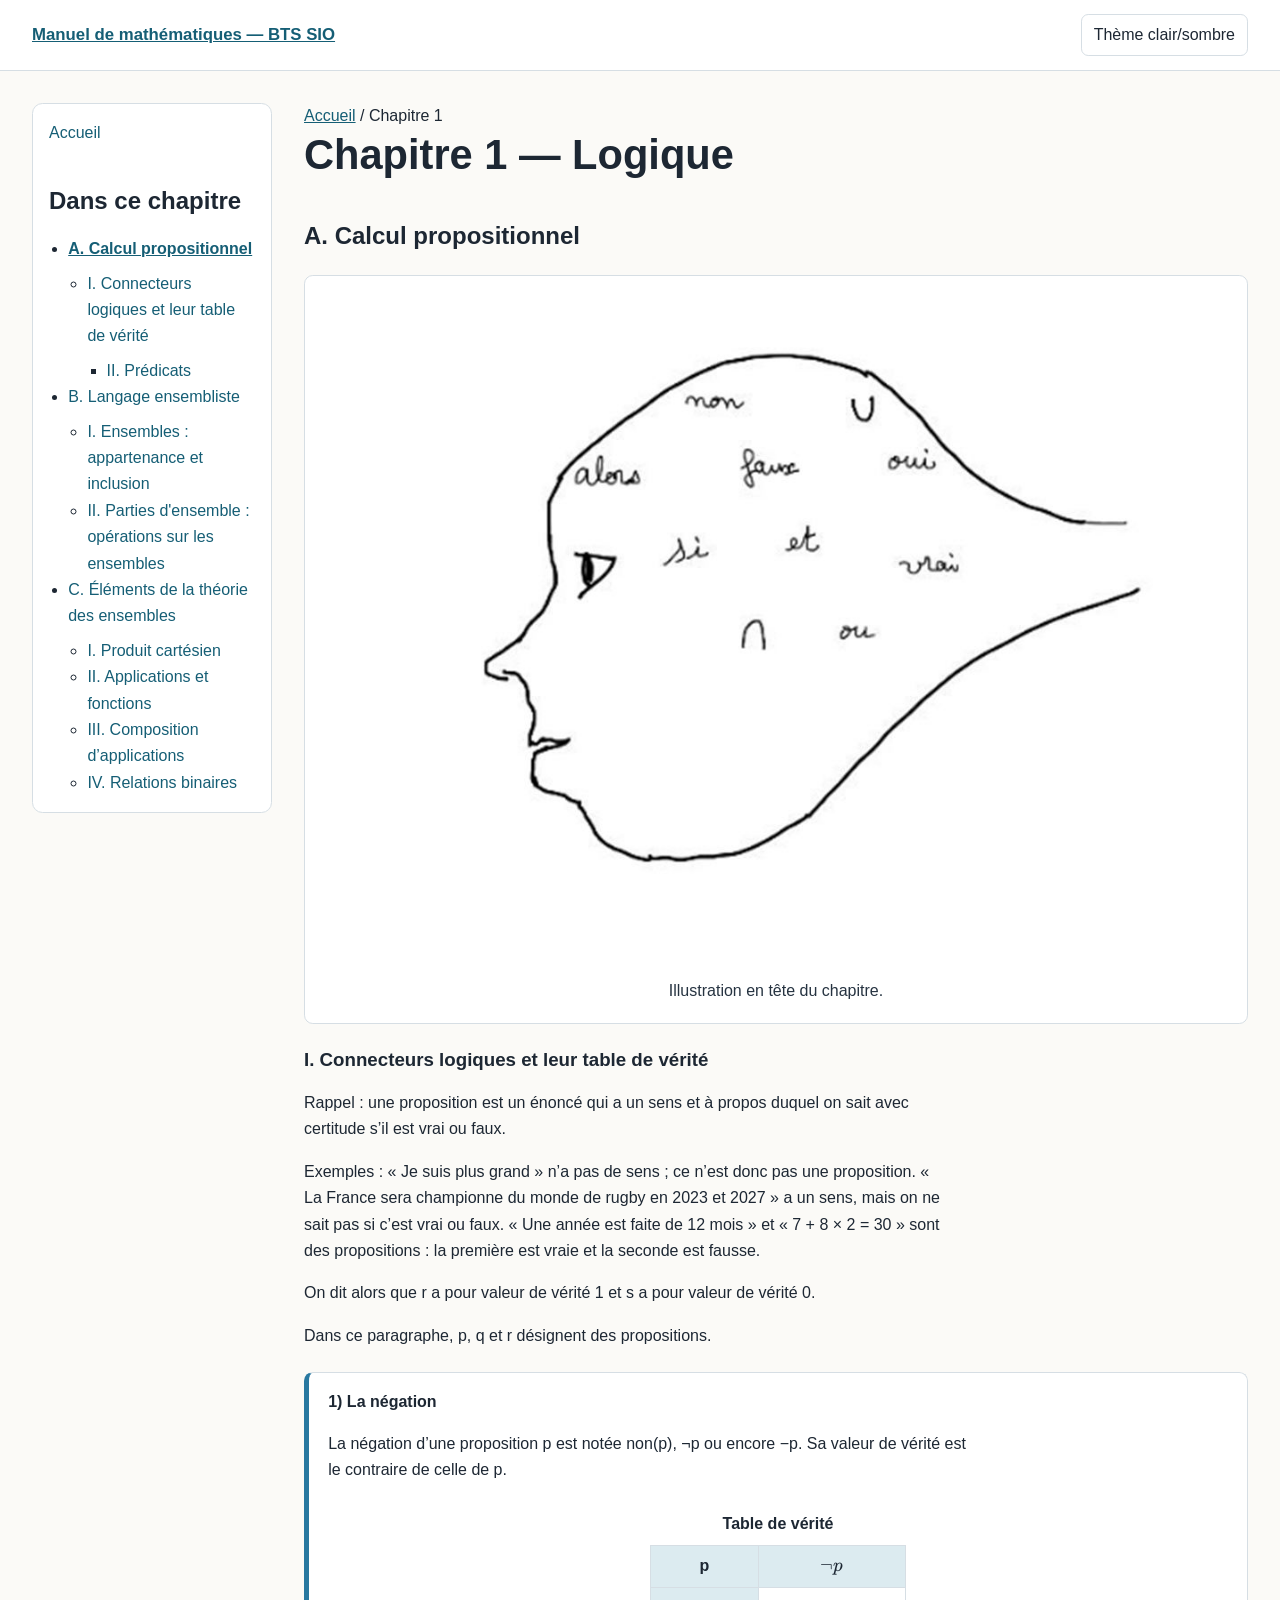
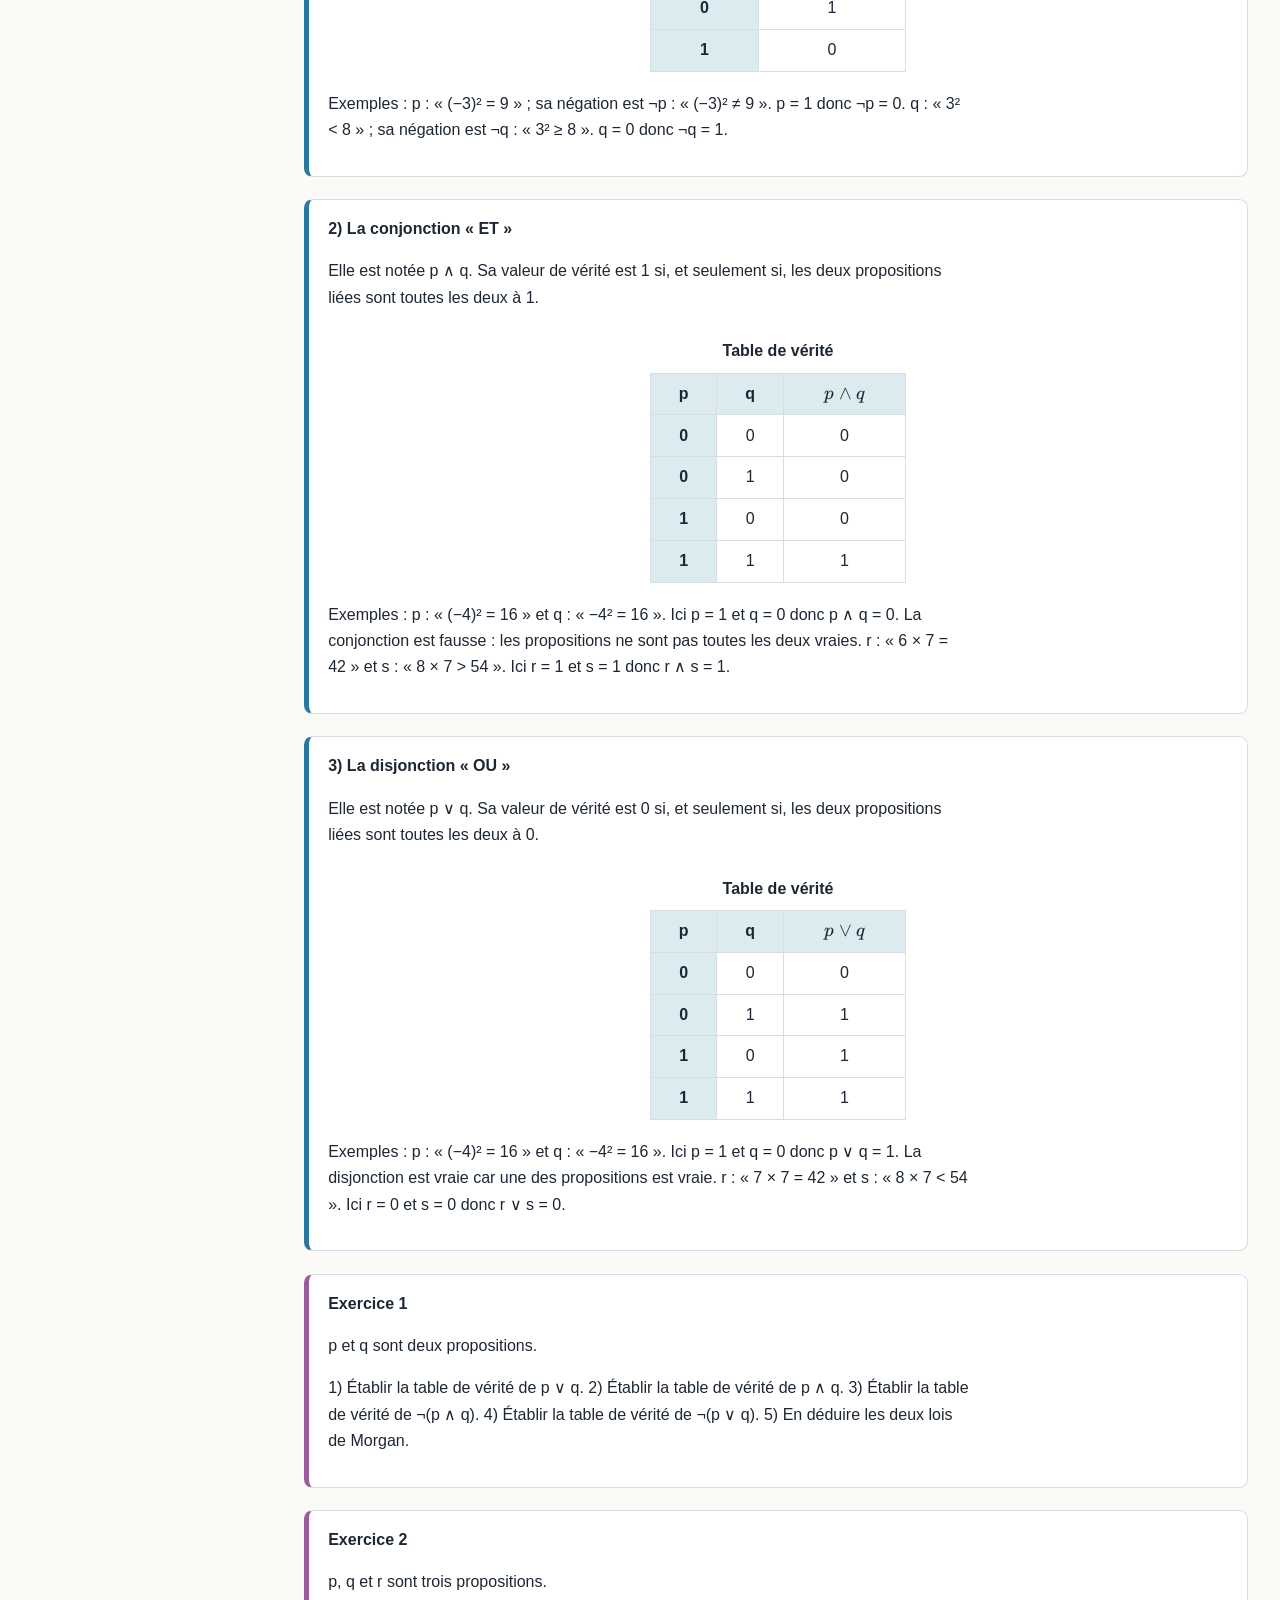
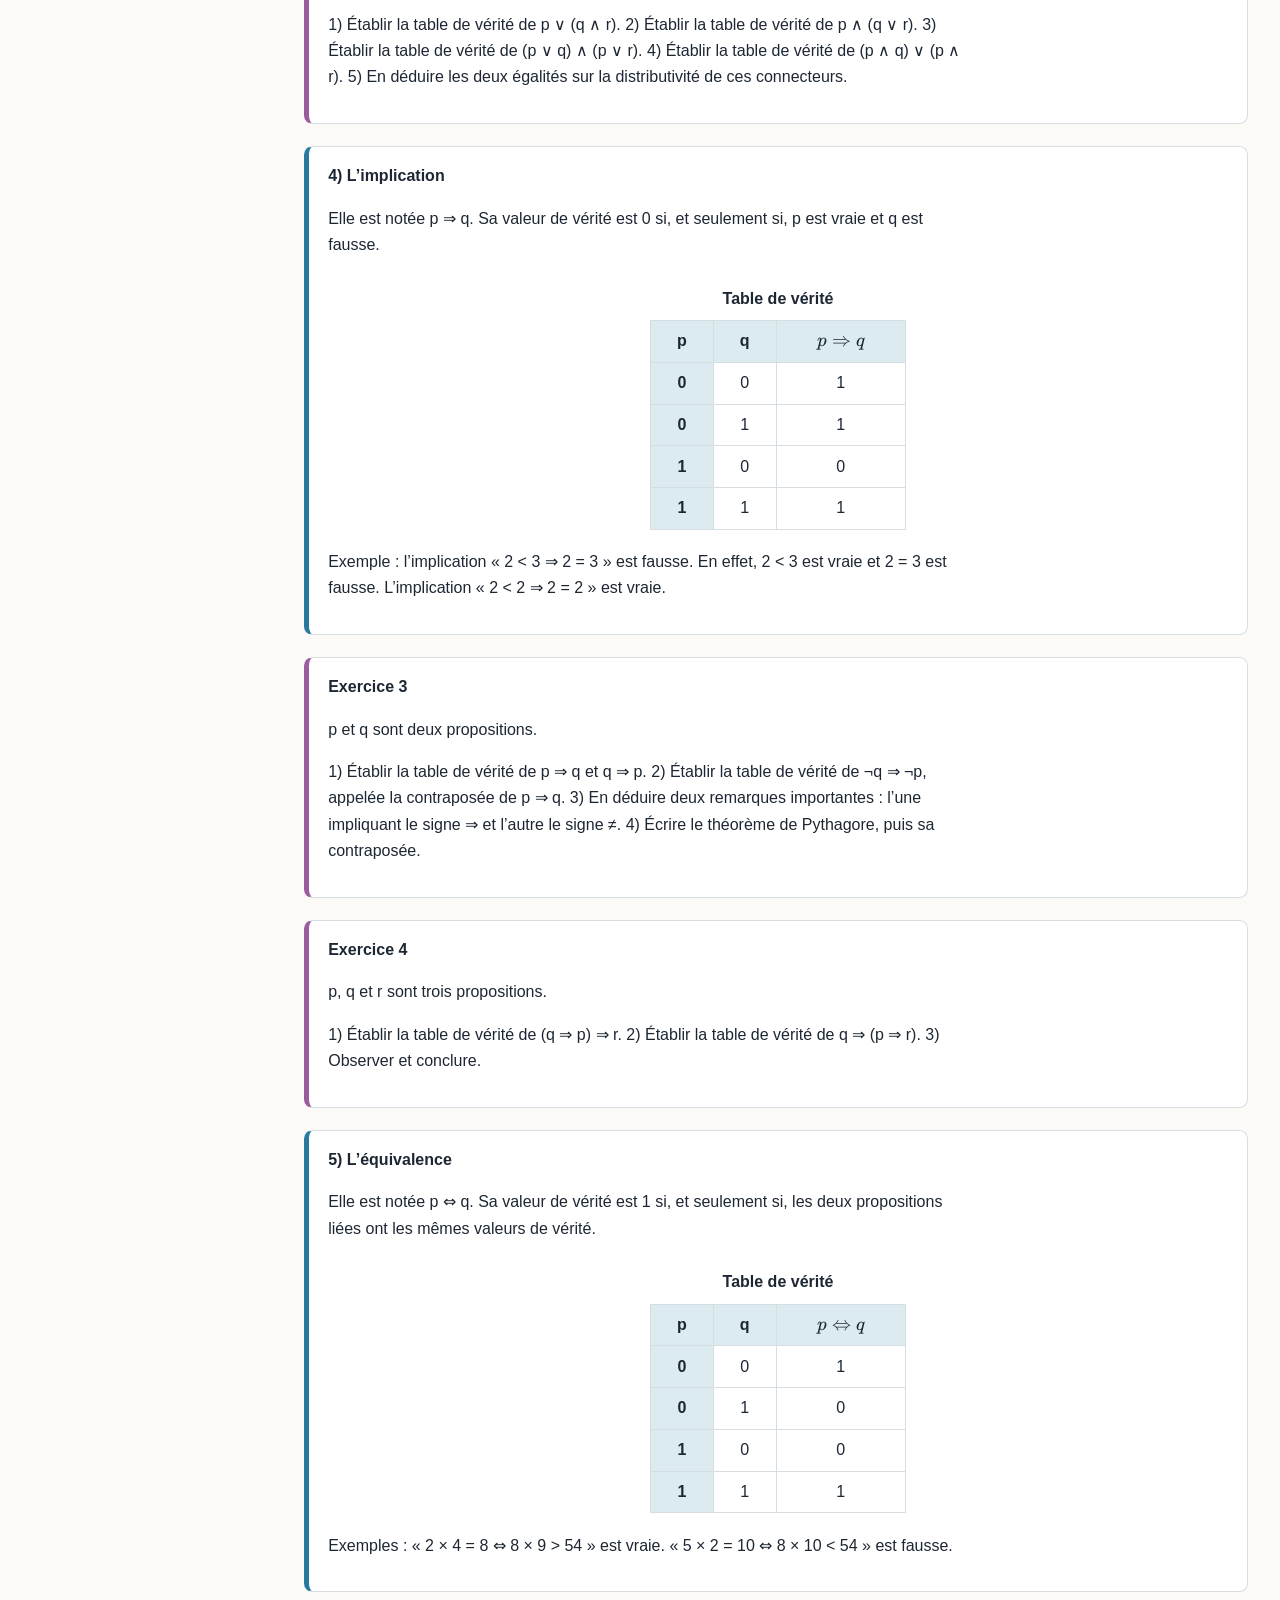
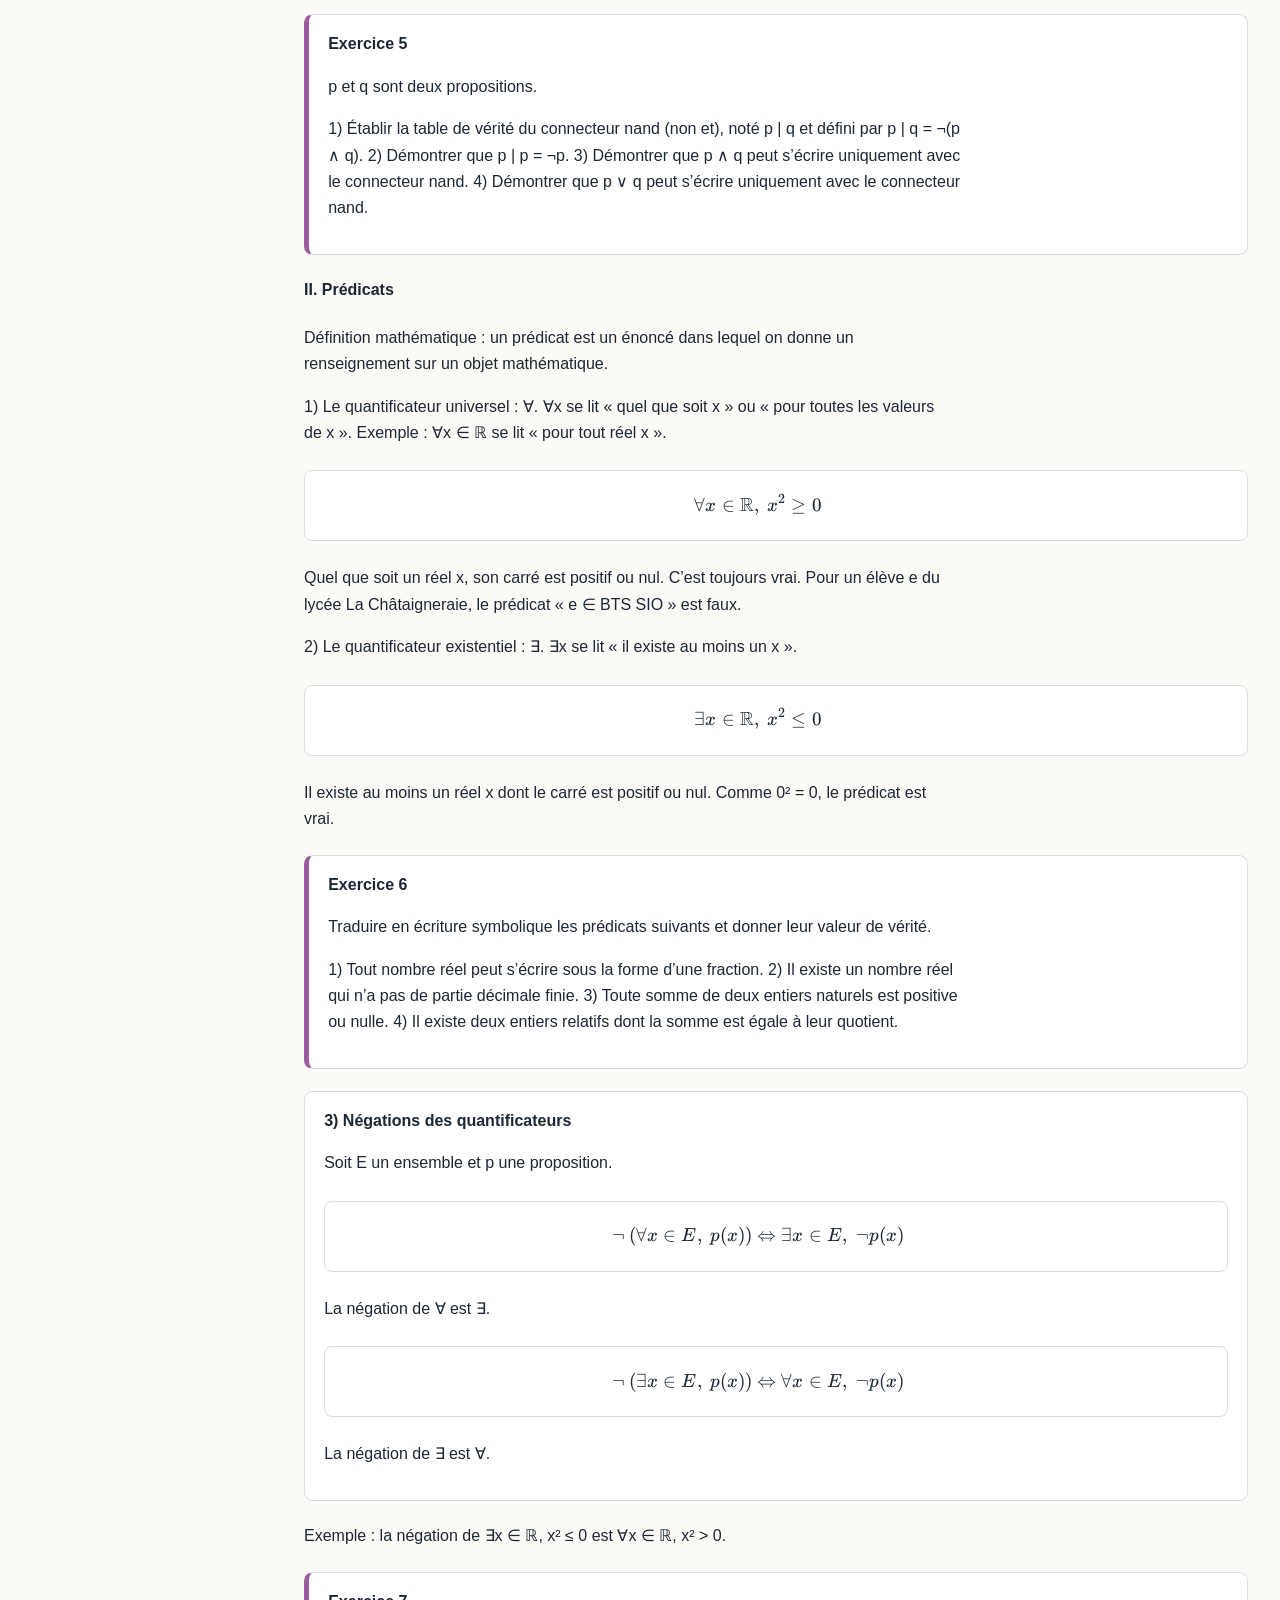
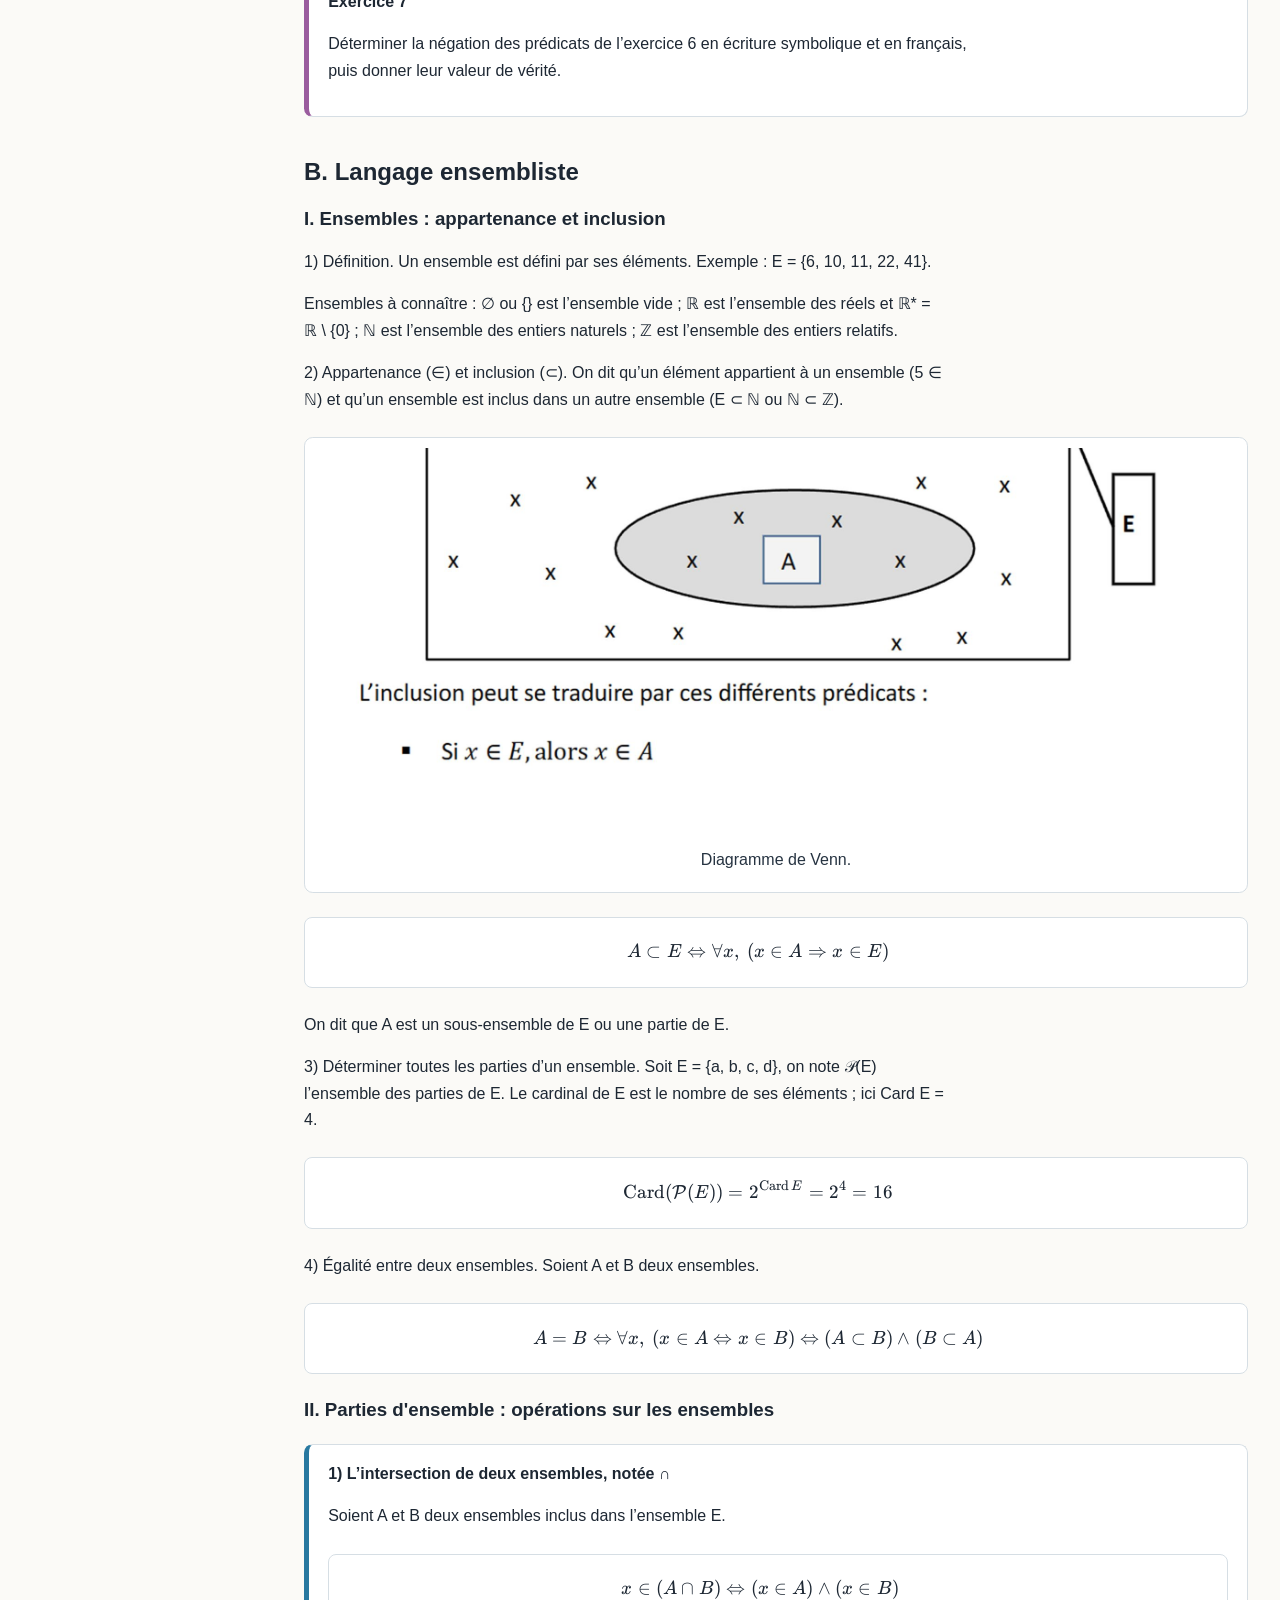
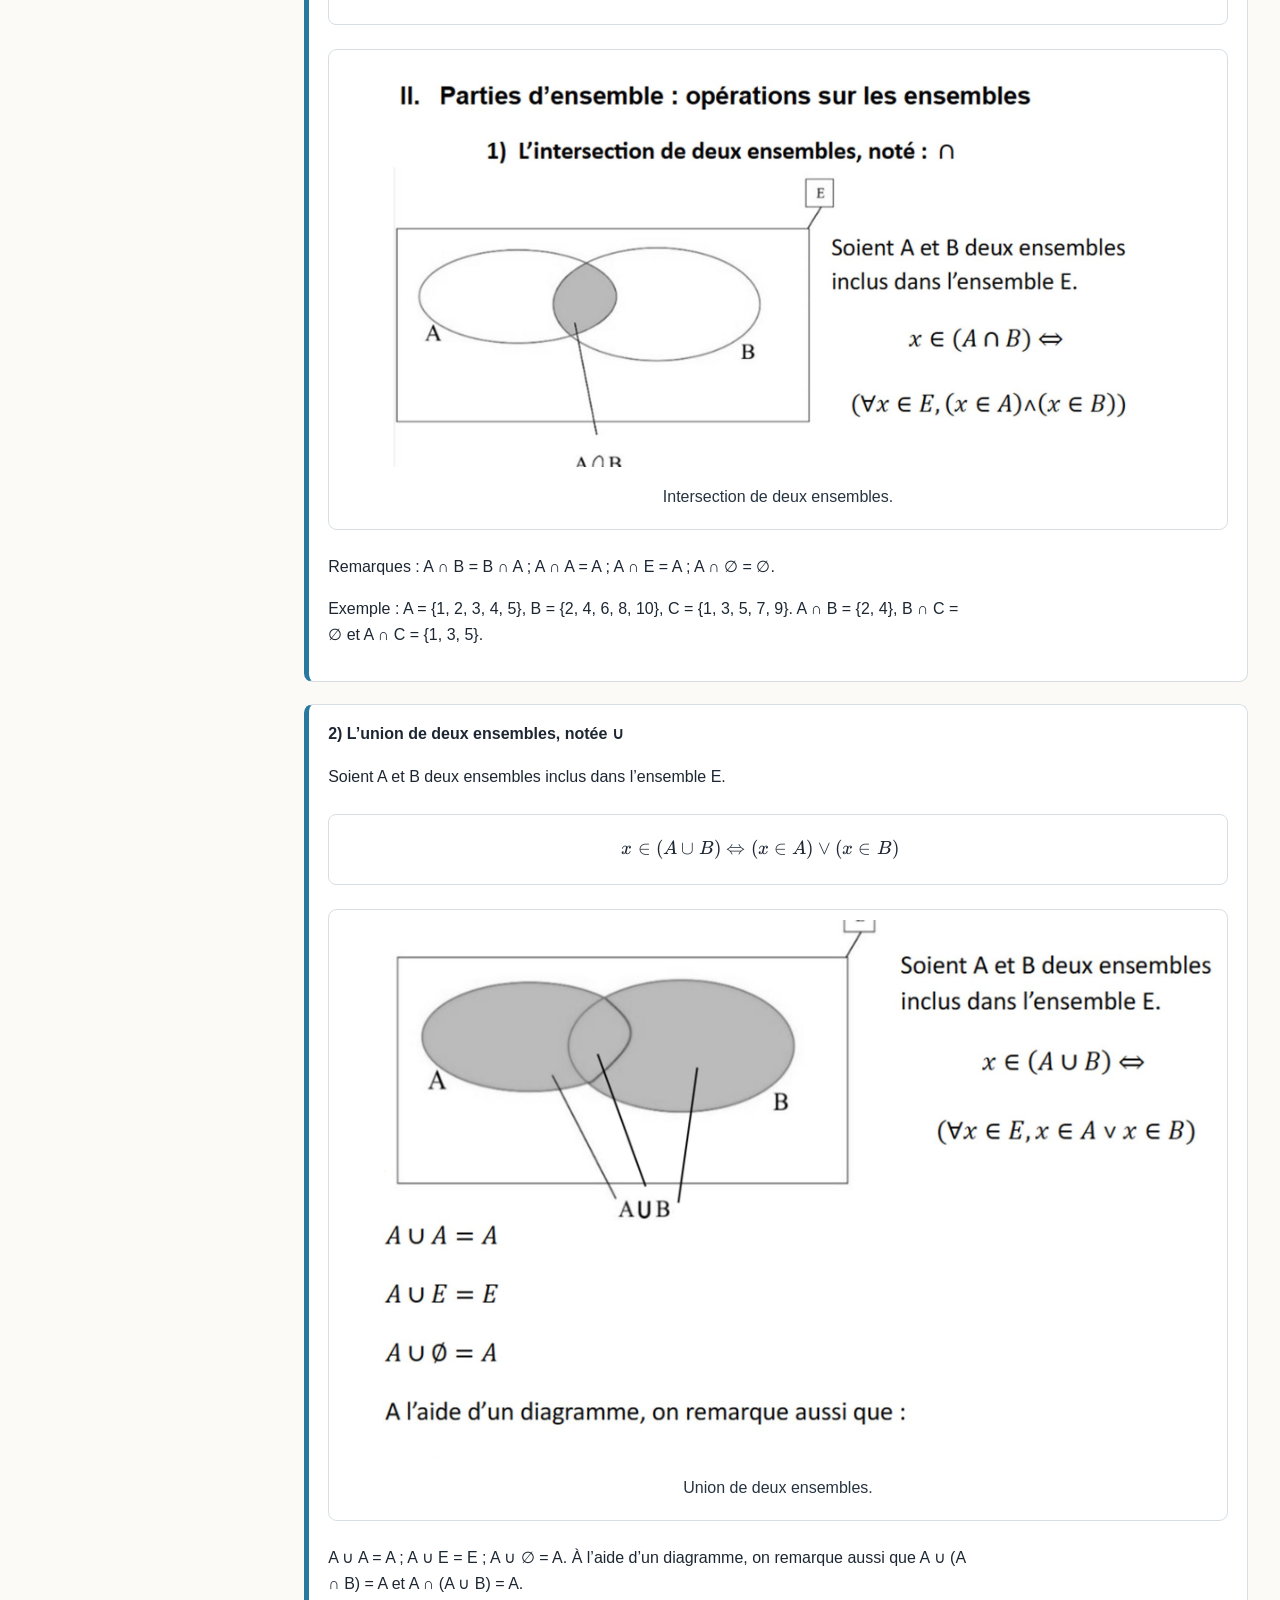
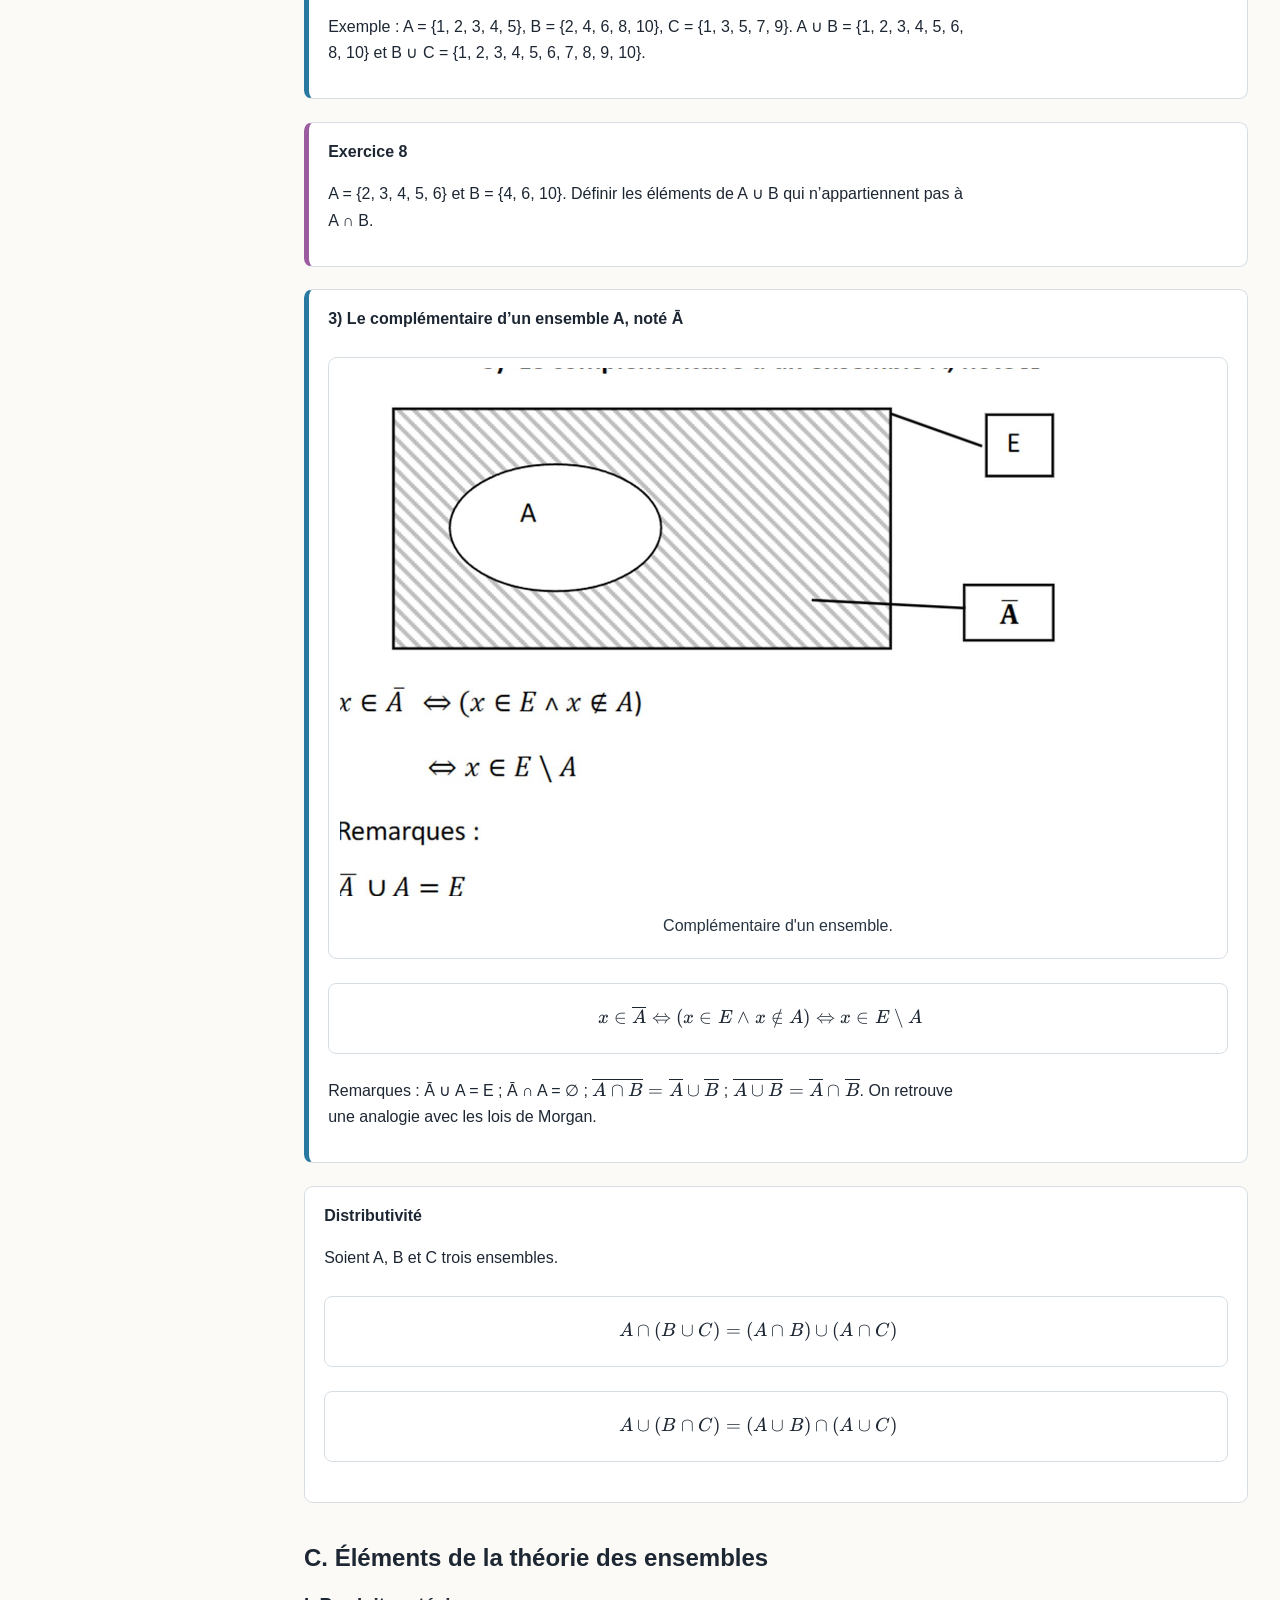
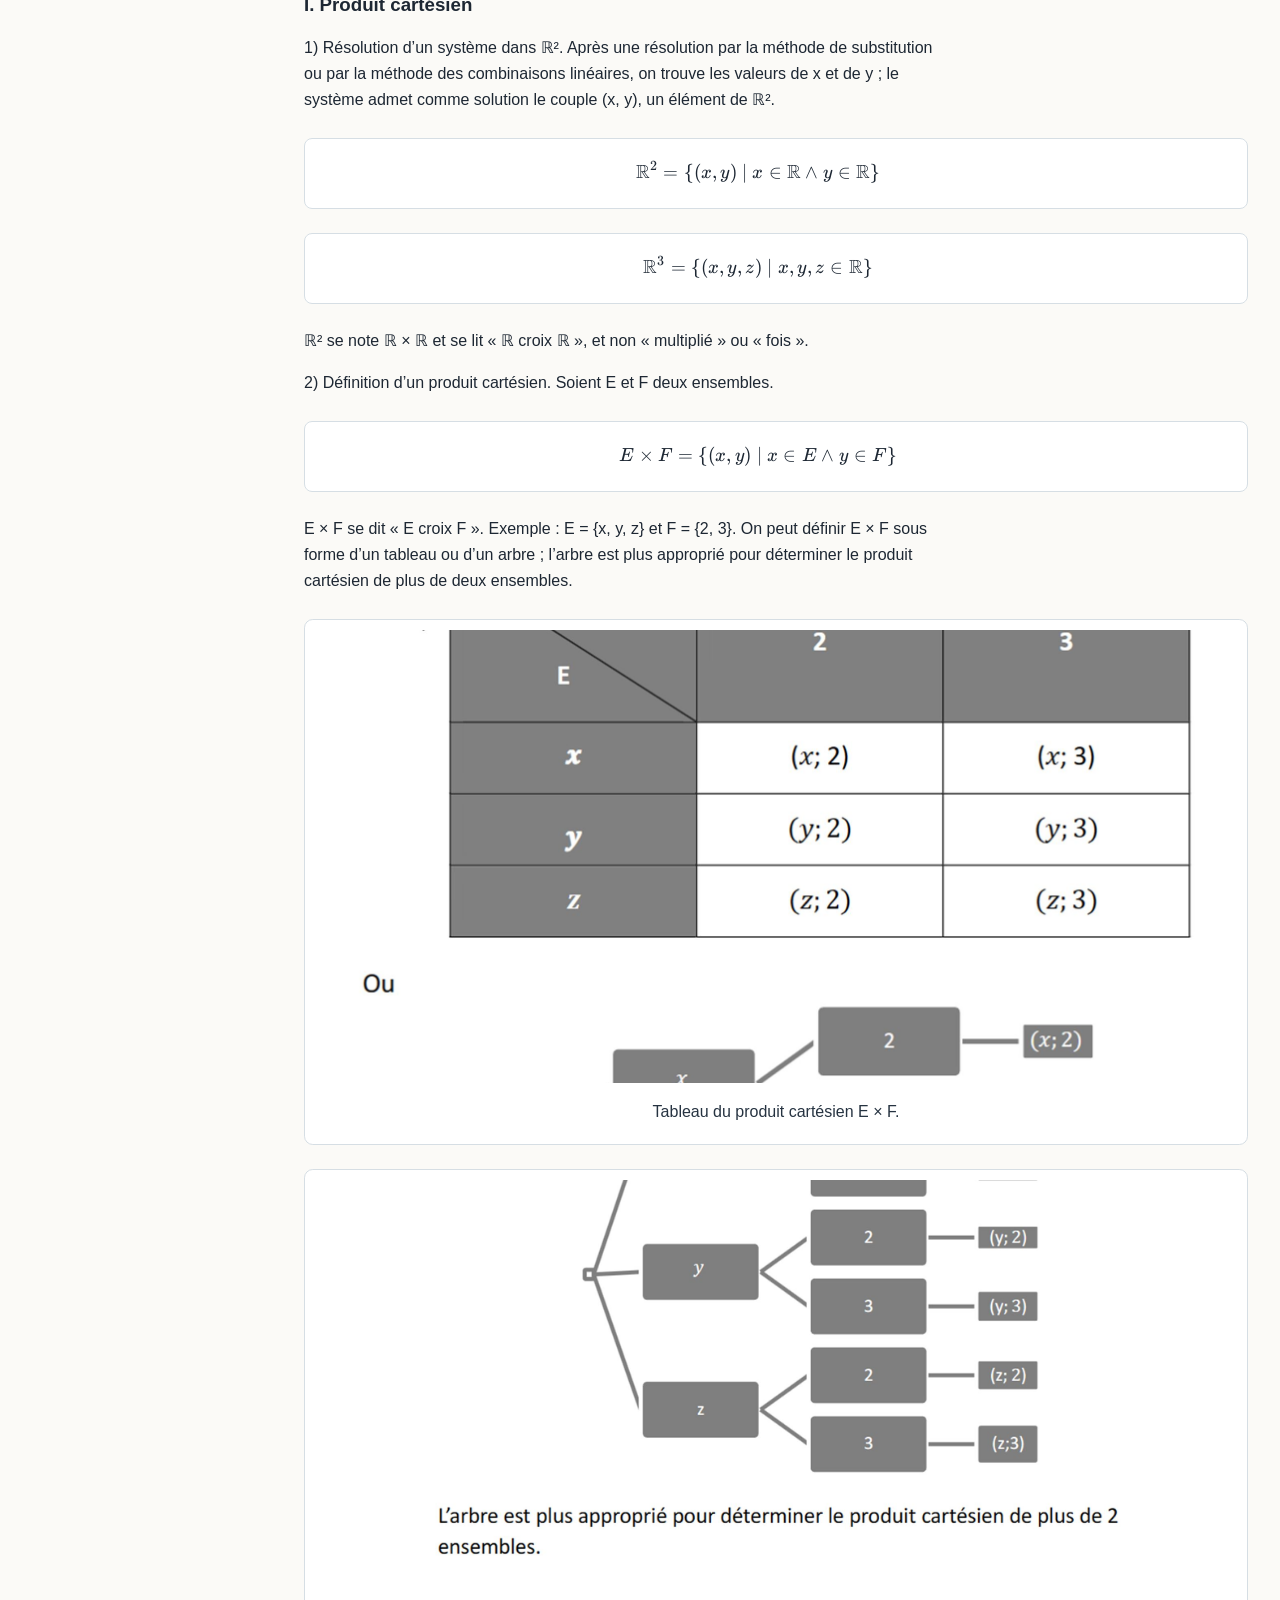
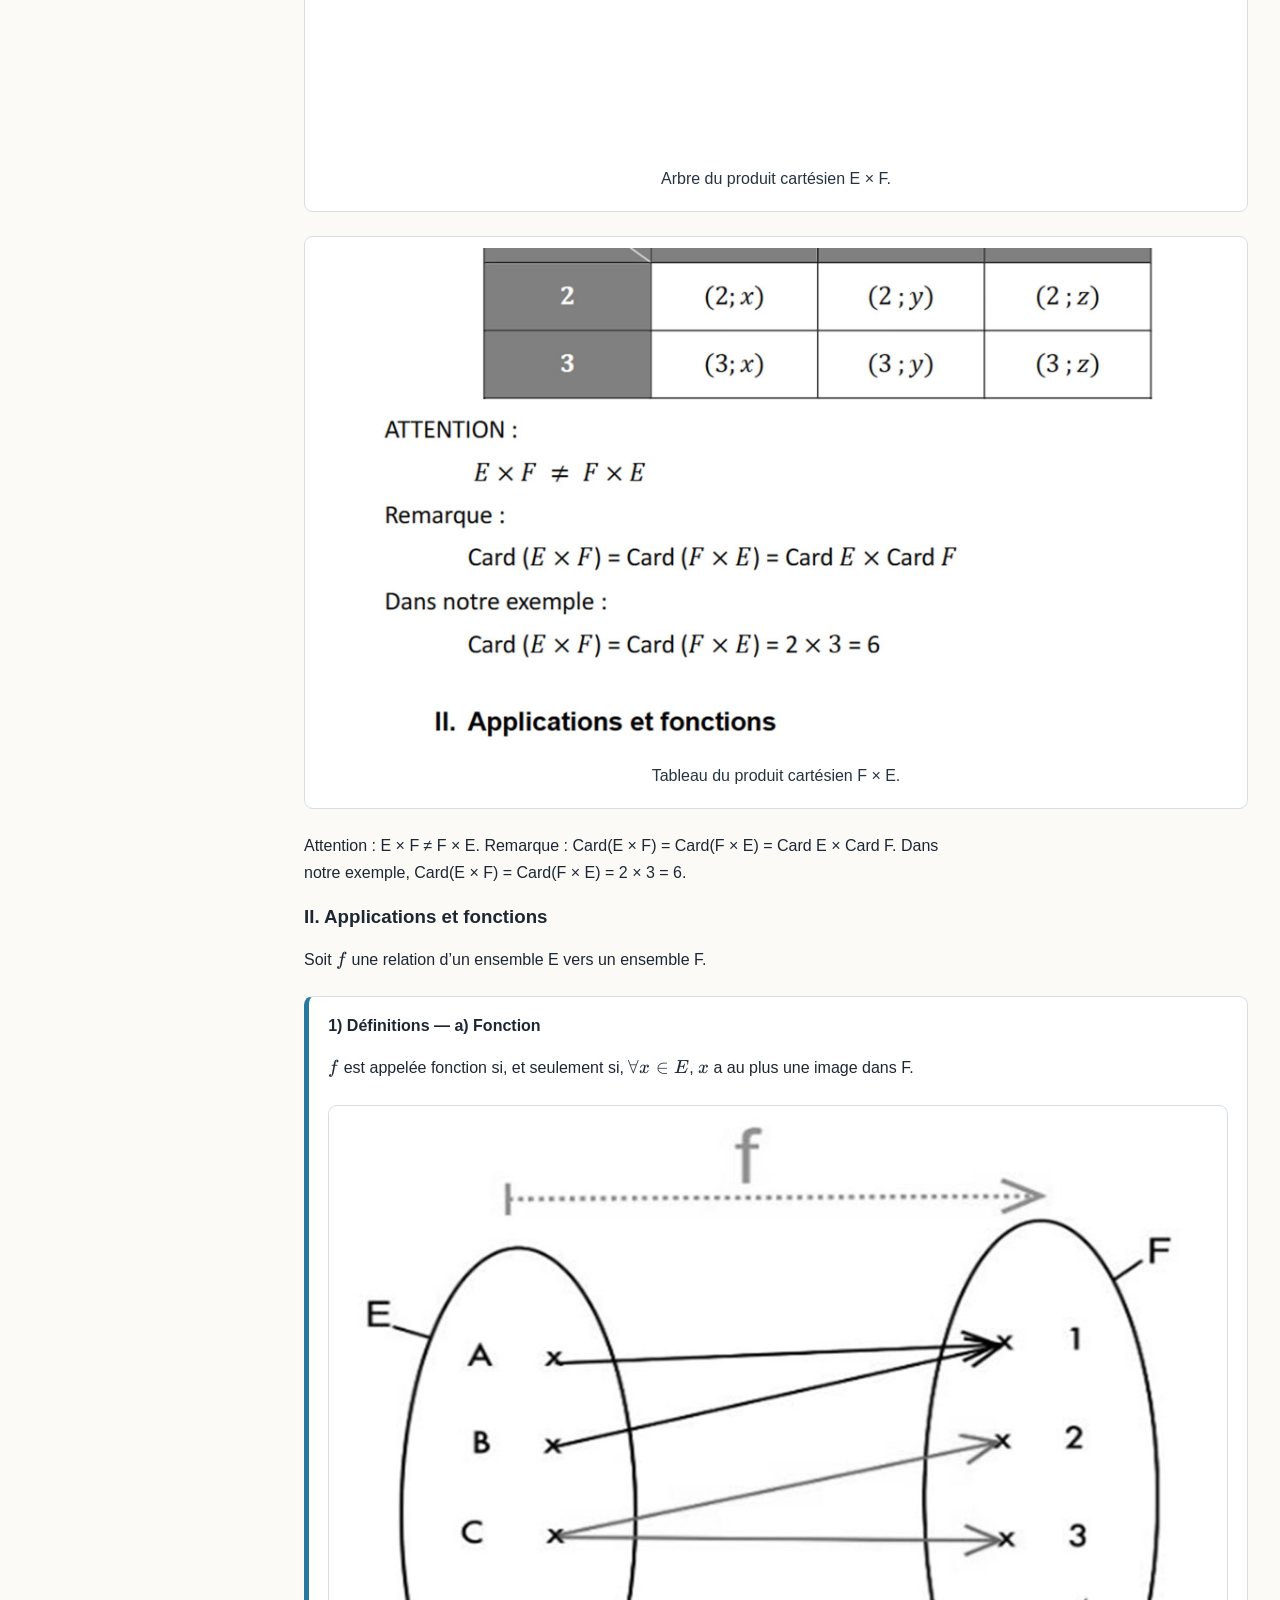
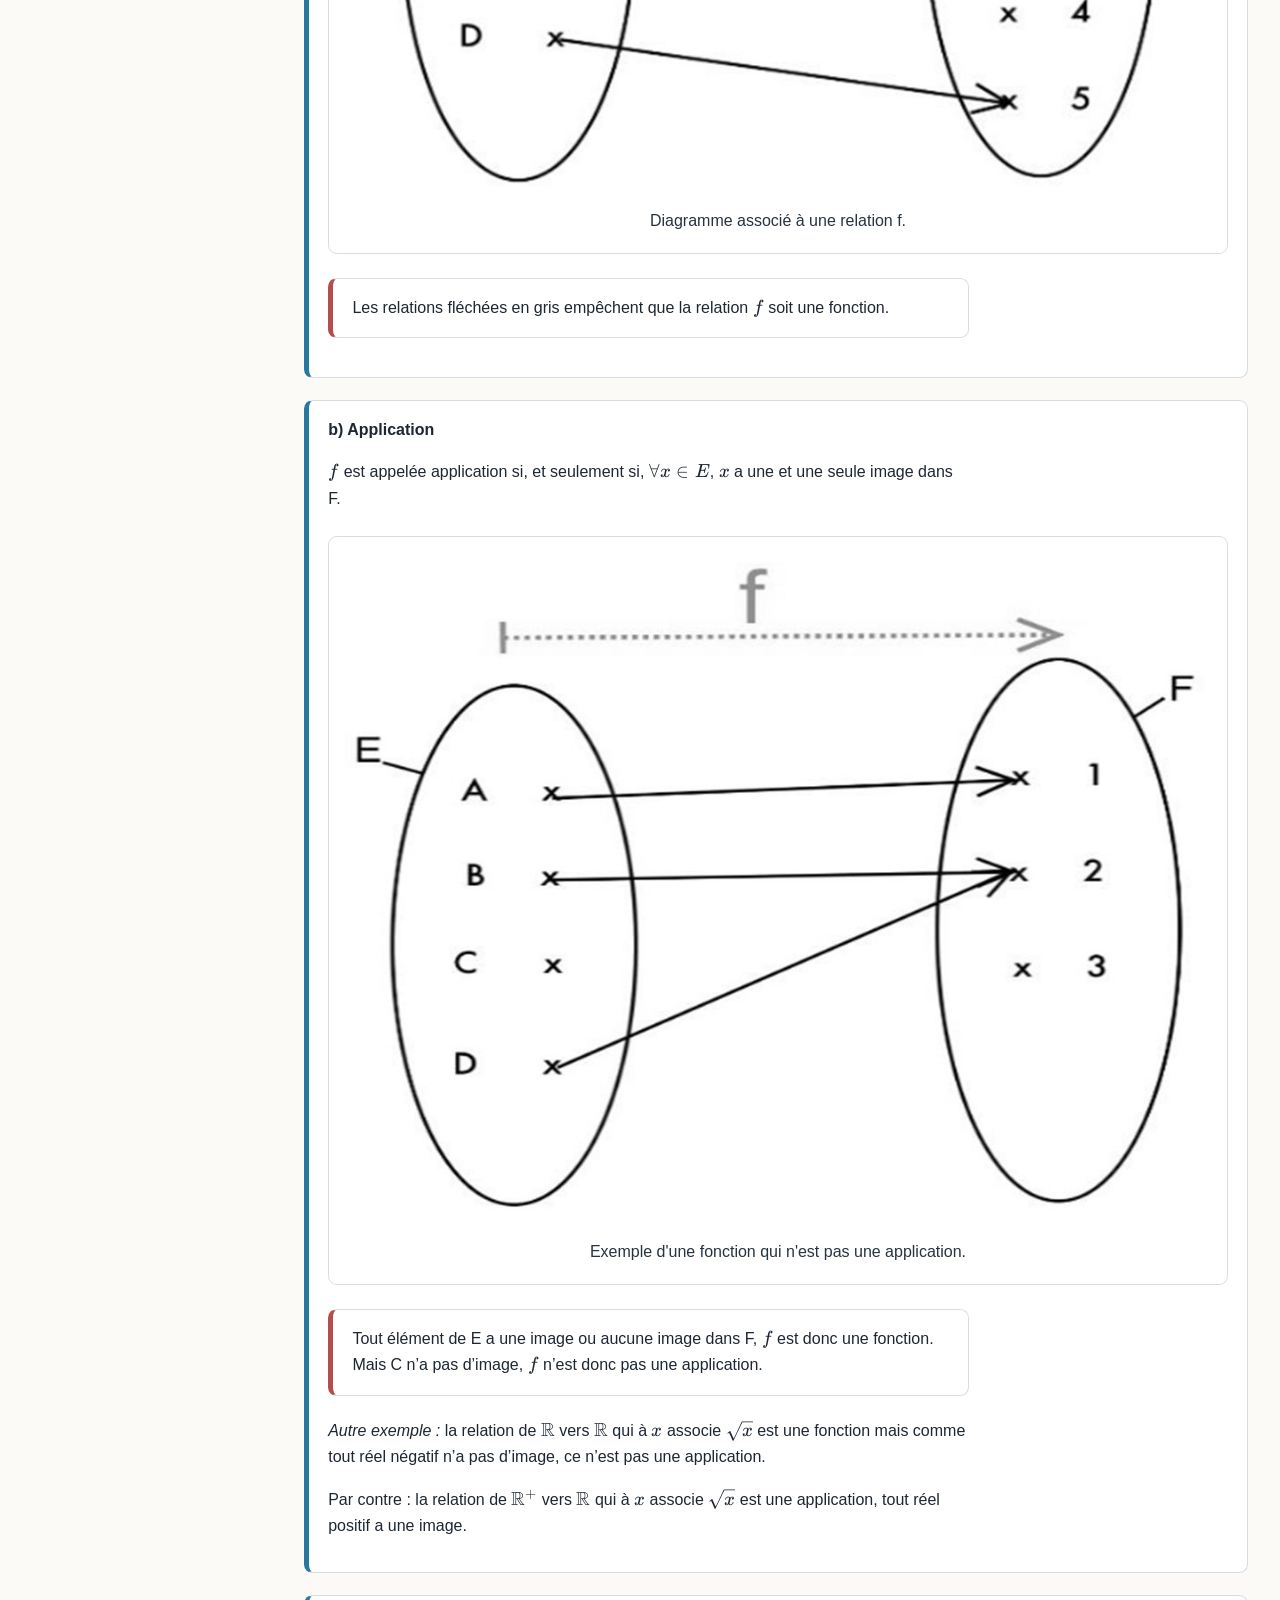
==== commit e2eb1204: "Publie la transcription des applications Co-authored-by: Copilot <223556219+Copilot@users.noreply.gi" ====
--- a/chapitres/chapitre-01.html
+++ b/chapitres/chapitre-01.html
@@ -71,35 +71,70 @@
 <div class="formule" data-latex="A\cap(B\cup C)=(A\cap B)\cup(A\cap C)" role="group" aria-label="Formule">\[A\cap(B\cup C)=(A\cap B)\cup(A\cap C)\]</div>
 <div class="formule" data-latex="A\cup(B\cap C)=(A\cup B)\cap(A\cup C)" role="group" aria-label="Formule">\[A\cup(B\cap C)=(A\cup B)\cap(A\cup C)\]</div></section></section></section>
 <section><h2 id="theorie-ensembles">C. Éléments de la théorie des ensembles</h2><section><h3 id="produit-cartesien">I. Produit cartésien</h3><p>1) Résolution d’un système dans ℝ². Après une résolution par la méthode de substitution ou par la méthode des combinaisons linéaires, on trouve les valeurs de x et de y ; le système admet comme solution le couple (x, y), un élément de ℝ².</p><div class="formule" data-latex="\mathbb{R}^2=\{(x,y)\mid x\in\mathbb{R}\land y\in\mathbb{R}\}" role="group" aria-label="Formule">\[\mathbb{R}^2=\{(x,y)\mid x\in\mathbb{R}\land y\in\mathbb{R}\}\]</div><div class="formule" data-latex="\mathbb{R}^3=\{(x,y,z)\mid x,y,z\in\mathbb{R}\}" role="group" aria-label="Formule">\[\mathbb{R}^3=\{(x,y,z)\mid x,y,z\in\mathbb{R}\}\]</div><p>ℝ² se note ℝ × ℝ et se lit « ℝ croix ℝ », et non « multiplié » ou « fois ».</p><p>2) Définition d’un produit cartésien. Soient E et F deux ensembles.</p><div class="formule" data-latex="E\times F=\{(x,y)\mid x\in E\land y\in F\}" role="group" aria-label="Formule">\[E\times F=\{(x,y)\mid x\in E\land y\in F\}\]</div><p>E × F se dit « E croix F ». Exemple : E = {x, y, z} et F = {2, 3}. On peut définir E × F sous forme d’un tableau ou d’un arbre ; l’arbre est plus approprié pour déterminer le produit cartésien de plus de deux ensembles.</p><figure id="ch01-fig-006"><img src="../assets/img/chapitre-01/ch01-fig-006.png" alt="Tableau des couples du produit cartésien de E égal à {x, y, z} et F égal à {2, 3}." loading="lazy" width="1857" height="912"><figcaption>Tableau du produit cartésien E × F.</figcaption></figure><figure id="ch01-fig-007"><img src="../assets/img/chapitre-01/ch01-fig-007.png" alt="Arbre reliant chacun des éléments x, y et z de E aux éléments 2 et 3 de F." loading="lazy" width="2168" height="1405"><figcaption>Arbre du produit cartésien E × F.</figcaption></figure><figure id="ch01-fig-008"><img src="../assets/img/chapitre-01/ch01-fig-008.png" alt="Tableau des couples du produit cartésien F × E." loading="lazy" width="1961" height="1063"><figcaption>Tableau du produit cartésien F × E.</figcaption></figure><p>Attention : E × F ≠ F × E. Remarque : Card(E × F) = Card(F × E) = Card E × Card F. Dans notre exemple, Card(E × F) = Card(F × E) = 2 × 3 = 6.</p></section>
-<section><h3 id="applications-fonctions">II. Applications et fonctions</h3><p>Soit f une relation d’un ensemble E vers un ensemble F.</p><section class="box-definition"><p class="box-label">1) Définitions — a) Fonction</p><p>f est appelée fonction si, et seulement si, tout élément de E a au plus une image dans F.</p>
-<figure id="ch01-fig-009"><img src="../assets/img/chapitre-01/ch01-fig-009.png" alt="Diagramme de flèches entre les éléments de E et ceux de F." loading="lazy" width="1600" height="1443"><figcaption>Diagramme associé à une relation f.</figcaption></figure></section><section class="box-definition"><p class="box-label">b) Application</p><p>f est appelée application si, et seulement si, tout élément de E a une et une seule image dans F.</p>
-<figure id="ch01-fig-010"><img src="../assets/img/chapitre-01/ch01-fig-010.png" alt="Diagramme de flèches de E vers F où un élément de E n&#x27;a pas d&#x27;image." loading="lazy" width="1729" height="1101"><figcaption>Exemple d&#x27;une fonction qui n&#x27;est pas une application.</figcaption></figure>
-<p>La relation de ℝ vers ℝ qui à x associe √x n’est pas une application, car tout réel négatif n’a pas d’image. Par contre, la relation de ℝ⁺ vers ℝ qui à x associe √x est une application.</p></section><section class="box-definition"><p class="box-label">2) Propriétés des applications</p><p>Soit f une application d’un ensemble E vers un ensemble F.</p>
-<p>a) Application injective. f est injective si, et seulement si, deux éléments de E ayant la même image sont égaux.</p>
-<div class="formule" data-latex="\forall x_1,x_2\in E,\ f(x_1)=f(x_2)\Rightarrow x_1=x_2" role="group" aria-label="Formule">\[\forall x_1,x_2\in E,\ f(x_1)=f(x_2)\Rightarrow x_1=x_2\]</div>
-<p>Ou par sa contraposée : des antécédents différents ont des images différentes. En langage courant : « Toute image a au plus un antécédent ».</p>
-<figure id="ch01-fig-011"><img src="../assets/img/chapitre-01/ch01-fig-011.png" alt="Diagramme de flèches où deux éléments de E ont la même image dans F." loading="lazy" width="1755" height="1215"><figcaption>Exemple d&#x27;application non injective.</figcaption></figure>
-<p>b) Application surjective. f est surjective si, et seulement si, toute image de F a au moins un antécédent.</p>
+<section><h3 id="applications-fonctions">II. Applications et fonctions</h3><p>Soit \(f\) une relation d’un ensemble E vers un ensemble F.</p><section class="box-definition"><p class="box-label">1) Définitions — a) Fonction</p><p>\(f\) est appelée fonction si, et seulement si, \(\forall x\in E\), \(x\) a au plus une image dans F.</p>
+<figure id="ch01-fig-009"><img src="../assets/img/chapitre-01/ch01-fig-009.png" alt="Diagramme de flèches entre les éléments de E et ceux de F : A et B ont pour image 1, C a deux images (2 et 3, flèches grises), D a pour image 5, et 4 n&#x27;a pas d&#x27;antécédent." loading="lazy" width="1010" height="860"><figcaption>Diagramme associé à une relation f.</figcaption></figure>
+<p class="box-remarque">Les relations fléchées en gris empêchent que la relation \(f\) soit une fonction.</p></section><section class="box-definition"><p class="box-label">b) Application</p><p>\(f\) est appelée application si, et seulement si, \(\forall x\in E\), \(x\) a une et une seule image dans F.</p>
+<figure id="ch01-fig-010"><img src="../assets/img/chapitre-01/ch01-fig-010.png" alt="Diagramme de flèches de E vers F : A a pour image 1, B et D ont pour image 2, C n&#x27;a pas d&#x27;image, et 3 n&#x27;a pas d&#x27;antécédent." loading="lazy" width="983" height="942"><figcaption>Exemple d&#x27;une fonction qui n&#x27;est pas une application.</figcaption></figure>
+<p class="box-remarque">Tout élément de E a une image ou aucune image dans F, \(f\) est donc une fonction.<br>Mais C n’a pas d’image, \(f\) n’est donc pas une application.</p>
+<p><em>Autre exemple :</em> la relation de \(\mathbb{R}\) vers \(\mathbb{R}\) qui à \(x\) associe \(\sqrt{x}\) est une fonction mais comme tout réel négatif n’a pas d’image, ce n’est pas une application.</p>
+<p>Par contre : la relation de \(\mathbb{R}^+\) vers \(\mathbb{R}\) qui à \(x\) associe \(\sqrt{x}\) est une application, tout réel positif a une image.</p></section><section class="box-definition"><p class="box-label">2) Propriétés des applications</p><p>Soit \(f\) une application d’un ensemble E vers un ensemble F.</p>
+<p>a) Application injective. \(f\) est une application injective si, et seulement si :</p>
+<div class="formule" data-latex="\forall x_1,x_2\in E,\ \big(f(x_1)=f(x_2)\big)\Rightarrow(x_1=x_2)" role="group" aria-label="Formule">\[\forall x_1,x_2\in E,\ \big(f(x_1)=f(x_2)\big)\Rightarrow(x_1=x_2)\]</div>
+<p>Ou par sa contraposée :</p>
+<div class="formule" data-latex="\forall x_1,x_2\in E,\ (x_1\neq x_2)\Rightarrow\big(f(x_1)\neq f(x_2)\big)" role="group" aria-label="Formule">\[\forall x_1,x_2\in E,\ (x_1\neq x_2)\Rightarrow\big(f(x_1)\neq f(x_2)\big)\]</div>
+<p>En langage courant : « Toute image a au plus un antécédent ».</p>
+<p>Ou encore : « Des antécédents différents ont des images différentes ».</p>
+<p><em>Exemple :</em></p>
+<figure id="ch01-fig-011"><img src="../assets/img/chapitre-01/ch01-fig-011.png" alt="Diagramme de flèches où B et C (flèches grises) ont la même image 2 ; A a pour image 1, D a pour image 4 et 3 n&#x27;a pas d&#x27;antécédent." loading="lazy" width="955" height="819"><figcaption>Exemple d&#x27;application non injective.</figcaption></figure>
+<p class="box-remarque">En gris, on constate que 2 a deux antécédents différents, cette application n’est donc pas injective.</p>
+<p>b) Application surjective. \(f\) est une application surjective si, et seulement si :</p>
 <div class="formule" data-latex="\forall y\in F,\ \exists x\in E:\ f(x)=y" role="group" aria-label="Formule">\[\forall y\in F,\ \exists x\in E:\ f(x)=y\]</div>
-<figure id="ch01-fig-012"><img src="../assets/img/chapitre-01/ch01-fig-012.png" alt="Diagramme de flèches où un élément de F n&#x27;a aucun antécédent." loading="lazy" width="1755" height="1367"><figcaption>Exemple d&#x27;application non surjective.</figcaption></figure>
+<p>En langage courant : « Toute image a au moins un antécédent ».</p>
+<p><em>Exemple :</em></p>
+<figure id="ch01-fig-012"><img src="../assets/img/chapitre-01/ch01-fig-012.png" alt="Diagramme de flèches où l&#x27;élément 3 de F n&#x27;a aucun antécédent." loading="lazy" width="1106" height="970"><figcaption>Exemple d&#x27;application non surjective.</figcaption></figure>
+<p class="box-remarque">En gris, on constate que 3 n’a pas d’antécédent, cette application n’est donc pas surjective.</p>
 <p>c) Application bijective. Une application bijective est une application qui est à la fois injective et surjective.</p>
-<figure id="ch01-fig-013"><img src="../assets/img/chapitre-01/ch01-fig-013.png" alt="Diagramme de flèches où chaque élément de F possède un unique antécédent." loading="lazy" width="1780" height="1253"><figcaption>Exemple d&#x27;application bijective.</figcaption></figure></section><section class="box-exercice"><p class="box-label">Exercice 9</p><p>Soit f une relation de E vers F, définie par le diagramme ci-dessous. 1) f est-elle injective ? 2) f est-elle surjective ? 3) f est-elle bijective ?</p>
-<figure id="ch01-fig-014"><img src="../assets/img/chapitre-01/ch01-fig-014.png" alt="Diagramme de flèches de l&#x27;exercice 9." loading="lazy" width="1857" height="1329"><figcaption>Exercice 9 : diagramme de l&#x27;application f.</figcaption></figure></section><section class="box-exercice"><p class="box-label">Exercice 10</p><p>Soit f une relation de E vers F, définie par le diagramme ci-dessous. 1) f est-elle injective ? 2) f est-elle surjective ? 3) f est-elle bijective ?</p>
-<figure id="ch01-fig-015"><img src="../assets/img/chapitre-01/ch01-fig-015.png" alt="Diagramme de flèches de l&#x27;exercice 10." loading="lazy" width="2245" height="1747"><figcaption>Exercice 10 : diagramme de l&#x27;application f.</figcaption></figure></section><section class="box-definition"><p class="box-label">3) Image d’un ensemble et image réciproque</p><p>a) Image d’un ensemble. Soit f une application de E vers F et A un sous-ensemble de E.</p>
-<div class="formule" data-latex="f(A)=\{f(x)\mid x\in A\}" role="group" aria-label="Formule">\[f(A)=\{f(x)\mid x\in A\}\]</div>
-<figure id="ch01-fig-023"><img src="../assets/img/chapitre-01/ch01-fig-023.png" alt="Diagramme de flèches représentant l&#x27;image d&#x27;un sous-ensemble A par une application f." loading="lazy" width="2012" height="1329"><figcaption>Illustration de l&#x27;image d&#x27;un ensemble.</figcaption></figure>
-<section class="box-exercice"><p class="box-label">Exercice 11</p><p>Soient J = {A, B, C} et K = {B, C, D}. Déterminer f(J) et f(K), f(J) ∩ f(K), f(J ∩ K), f(J) ∪ f(K), f(J ∪ K).</p>
-<figure id="ch01-fig-016"><img src="../assets/img/chapitre-01/ch01-fig-016.png" alt="Diagramme de flèches de l&#x27;exercice 11." loading="lazy" width="2168" height="1633"><figcaption>Exercice 11 : diagramme de l&#x27;application f.</figcaption></figure></section>
-<p>b) Image réciproque d’un ensemble. f est une application de E vers F. Soit B un ensemble tel que B ⊂ F. On note f⁻¹ l’application réciproque de f.</p>
-<div class="formule" data-latex="f^{-1}:F\to E" role="group" aria-label="Formule">\[f^{-1}:F\to E\]</div>
-<div class="formule" data-latex="f^{-1}(B)=\{x\mid f(x)=y,\ y\in B\}" role="group" aria-label="Formule">\[f^{-1}(B)=\{x\mid f(x)=y,\ y\in B\}\]</div>
-<figure id="ch01-fig-017"><img src="../assets/img/chapitre-01/ch01-fig-017.png" alt="Diagramme représentant une application f et son application réciproque f⁻¹." loading="lazy" width="1935" height="1215"><figcaption>Illustration de l&#x27;image réciproque.</figcaption></figure>
-<figure id="ch01-fig-018"><img src="../assets/img/chapitre-01/ch01-fig-018.png" alt="Diagramme de flèches de l&#x27;application f entre E et F." loading="lazy" width="2270" height="1557"><figcaption>Exemple d&#x27;image et d&#x27;image réciproque.</figcaption></figure>
-<section class="box-exercice"><p class="box-label">Exercice 12</p><p>Soient J = {2, 4, 5} et K = {1, 2, 3}. Déterminer f⁻¹(J) et f⁻¹(K), f⁻¹(J) ∩ f⁻¹(K), f⁻¹(J ∩ K), f⁻¹(J) ∪ f⁻¹(K), f⁻¹(J ∪ K).</p>
-<figure id="ch01-fig-019"><img src="../assets/img/chapitre-01/ch01-fig-019.png" alt="Diagramme de flèches de l&#x27;exercice 12." loading="lazy" width="2245" height="1747"><figcaption>Exercice 12 : diagramme de l&#x27;application f.</figcaption></figure></section></section></section>
-<section><h3 id="composition-applications">III. Composition d’applications</h3><p>Composer deux applications consiste à appliquer une première application, puis à faire subir à son résultat une deuxième application.</p><p>Soient f et g deux applications. On schématise les deux composées possibles ainsi : x ↦ f(x) ↦ g(f(x)), notée g ∘ f(x), et x ↦ g(x) ↦ f(g(x)), notée f ∘ g(x). Attention : g ∘ f(x) ≠ f ∘ g(x).</p><figure id="ch01-fig-020"><img src="../assets/img/chapitre-01/ch01-fig-020.png" alt="Deux diagrammes de flèches représentant f de E vers F et g de F vers E." loading="lazy" width="2064" height="1861"><figcaption>Exemple de deux applications f et g.</figcaption></figure><p>Exemple : soient f(x) = 3x − 1 et g(x) = 5x + 2, deux fonctions définies de ℝ vers ℝ.</p><div class="formule" data-latex="(f\circ g)(x)=f(g(x))=f(5x+2)=3(5x+2)-1=15x+5" role="group" aria-label="Formule">\[(f\circ g)(x)=f(g(x))=f(5x+2)=3(5x+2)-1=15x+5\]</div><div class="formule" data-latex="(g\circ f)(x)=g(f(x))=g(3x-1)=5(3x-1)+2=15x-3" role="group" aria-label="Formule">\[(g\circ f)(x)=g(f(x))=g(3x-1)=5(3x-1)+2=15x-3\]</div><section class="box-exercice"><p class="box-label">Exercice 13</p><p>Soient f une application de E vers F et g une autre application de F vers E, définies par les schémas suivants. 1) Déterminer f ∘ g. 2) f ∘ g est-elle injective ? 3) f ∘ g est-elle surjective ? 4) f ∘ g est-elle bijective ?</p>
-<figure id="ch01-fig-021"><img src="../assets/img/chapitre-01/ch01-fig-021.png" alt="Diagrammes de f, g et de la composition g composée avec f." loading="lazy" width="2168" height="2734"><figcaption>Composition g ∘ f.</figcaption></figure>
-<figure id="ch01-fig-022"><img src="../assets/img/chapitre-01/ch01-fig-022.png" alt="Diagrammes des applications f et g de l&#x27;exercice 13." loading="lazy" width="2168" height="1481"><figcaption>Exercice 13 : applications f et g.</figcaption></figure></section><section class="box-exercice"><p class="box-label">Exercice 14</p><p>Soient f(x) = −4x − 1 et g(x) = 7x − 3, deux fonctions définies de ℝ vers ℝ. 1) Définir g ∘ f(x). 2) Définir f ∘ g(x).</p></section></section>
+<p><em>Exemple :</em></p>
+<figure id="ch01-fig-013"><img src="../assets/img/chapitre-01/ch01-fig-013.png" alt="Diagramme de flèches où chaque élément de F possède un unique antécédent : A vers 2, B vers 1, C vers 4, D vers 3." loading="lazy" width="983" height="956"><figcaption>Exemple d&#x27;application bijective.</figcaption></figure>
+<p class="box-remarque">Chaque image dans F a, au plus un antécédent, \(f\) est donc injective.<br>Toute image de F a, au moins un antécédent, \(f\) est donc surjective.<br>Conclusion : \(f\) est une application bijective.</p></section><section class="box-exercice"><p class="box-label">Exercice 9</p><p>Soit \(f\) une relation de E vers F, définie par le diagramme ci-dessous :</p>
+<figure id="ch01-fig-014"><img src="../assets/img/chapitre-01/ch01-fig-014.png" alt="Diagramme de flèches de l&#x27;exercice 9." loading="lazy" width="928" height="833"><figcaption>Exercice 9 : diagramme de la relation f.</figcaption></figure>
+<ol><li>\(f\) est-elle injective ?</li><li>\(f\) est-elle surjective ?</li><li>\(f\) est-elle bijective ?</li></ol></section><section class="box-exercice"><p class="box-label">Exercice 10</p><p>Soit \(f\) une relation de E vers F, définie par le diagramme ci-dessous :</p>
+<figure id="ch01-fig-015"><img src="../assets/img/chapitre-01/ch01-fig-015.png" alt="Diagramme de flèches de l&#x27;exercice 10." loading="lazy" width="928" height="819"><figcaption>Exercice 10 : diagramme de la relation f.</figcaption></figure>
+<ol><li>\(f\) est-elle injective ?</li><li>\(f\) est-elle surjective ?</li><li>\(f\) est-elle bijective ?</li></ol></section><section class="box-definition"><p class="box-label">3) Image d’un ensemble et image réciproque</p><p>a) Image d’un ensemble. Soit \(f\) une application de E vers F et A un sous-ensemble de E. Soit \(A\subset E\).</p>
+<p>On note :</p>
+<div class="formule" data-latex="f(A)=\{f(x),\ \forall x\in A\}" role="group" aria-label="Formule">\[f(A)=\{f(x),\ \forall x\in A\}\]</div>
+<p>Illustration :</p>
+<figure id="ch01-fig-023"><img src="../assets/img/chapitre-01/ch01-fig-023.png" alt="Diagramme de flèches représentant l&#x27;image f(A) d&#x27;un sous-ensemble A de E par une application f." loading="lazy" width="874" height="778"><figcaption>Illustration de l&#x27;image d&#x27;un ensemble.</figcaption></figure>
+<section class="box-exercice"><p class="box-label">Exercice 11</p><p>Soit \(f\), une relation de E vers F, définie par le diagramme ci-dessous :</p>
+<figure id="ch01-fig-016"><img src="../assets/img/chapitre-01/ch01-fig-016.png" alt="Diagramme de flèches de l&#x27;exercice 11." loading="lazy" width="915" height="846"><figcaption>Exercice 11 : diagramme de la relation f.</figcaption></figure>
+<p>Soient J = {A, B, C} et K = {B, C, D}.</p>
+<ol><li>Déterminer \(f(J)\) et \(f(K)\)</li><li>Déterminer \(f(J)\cap f(K)\)</li><li>Déterminer \(f(J\cap K)\)</li><li>Déterminer \(f(J)\cup f(K)\)</li><li>Déterminer \(f(J\cup K)\)</li></ol></section>
+<p>b) Image réciproque d’un ensemble. \(f\) est une application de E vers F. Soit B un ensemble tel que \(B\subset F\). On note \(f^{-1}\), l’application réciproque de \(f\).</p>
+<div class="formule" data-latex="f^{-1}:F\mapsto E" role="group" aria-label="Formule">\[f^{-1}:F\mapsto E\]</div>
+<figure id="ch01-fig-017"><img src="../assets/img/chapitre-01/ch01-fig-017.png" alt="Diagramme représentant une application f de E vers F et l&#x27;application réciproque f⁻¹ de F vers E, avec B inclus dans F et son image réciproque f⁻¹(B) dans E." loading="lazy" width="819" height="846"><figcaption>Illustration de l&#x27;image réciproque.</figcaption></figure>
+<p class="box-remarque">Définition :</p>
+<div class="formule" data-latex="f^{-1}(B)=\{x\text{ tels que }f(x)=y,\ \forall y\in B\}" role="group" aria-label="Formule">\[f^{-1}(B)=\{x\text{ tels que }f(x)=y,\ \forall y\in B\}\]</div>
+<p><em>Exemple :</em> soit \(f\) une application de E vers F, définie par le diagramme suivant :</p>
+<figure id="ch01-fig-018"><img src="../assets/img/chapitre-01/ch01-fig-018.png" alt="Diagramme de flèches de l&#x27;application f : A vers 1, C vers 2, D vers 3 et 5, B sans image, 4 sans antécédent." loading="lazy" width="955" height="764"><figcaption>Exemple d&#x27;image et d&#x27;image réciproque.</figcaption></figure>
+<p>J = {A, B, D} et K = {1, 2, 3}</p>
+<div class="formule" data-latex="f(J)=f(\{A,B,D\})=\{1,3,5\}" role="group" aria-label="Formule">\[f(J)=f(\{A,B,D\})=\{1,3,5\}\]</div>
+<p>Et</p>
+<div class="formule" data-latex="f^{-1}(K)=f^{-1}(\{1,2,3\})=\{A,C,D\}" role="group" aria-label="Formule">\[f^{-1}(K)=f^{-1}(\{1,2,3\})=\{A,C,D\}\]</div>
+<section class="box-exercice"><p class="box-label">Exercice 12</p><p>Soit \(f\) une application de E vers F, définie par le diagramme suivant :</p>
+<figure id="ch01-fig-019"><img src="../assets/img/chapitre-01/ch01-fig-019.png" alt="Diagramme de flèches de l&#x27;exercice 12." loading="lazy" width="928" height="819"><figcaption>Exercice 12 : diagramme de l&#x27;application f.</figcaption></figure>
+<p>Soient J = {2, 4, 5} et K = {1, 2, 3}.</p>
+<ol><li>Déterminer \(f^{-1}(J)\) et \(f^{-1}(K)\)</li><li>Déterminer \(f^{-1}(J)\cap f^{-1}(K)\)</li><li>Déterminer \(f^{-1}(J\cap K)\)</li><li>Déterminer \(f^{-1}(J)\cup f^{-1}(K)\)</li><li>Déterminer \(f^{-1}(J\cup K)\)</li></ol></section></section></section>
+<section><h3 id="composition-applications">III. Composition d’applications</h3><p>Composer deux d’applications consiste à appliquer une première application, puis à faire subir, à son résultat, une deuxième application.</p><p><strong>Définition et notations</strong></p><p>Soient \(f\) et \(g\) deux applications. On schématise les deux composées possibles ainsi :</p>
+<p>\(x\mapsto f(x)\mapsto g[f(x)]\)&emsp;&emsp;Notée : \(g\circ f(x)\)&emsp;&emsp;on lit : « \(g\) rond \(f\) »</p>
+<p>et</p>
+<p>\(x\mapsto g(x)\mapsto f[g(x)]\)&emsp;&emsp;Notée : \(f\circ g(x)\)&emsp;&emsp;on lit : « \(f\) rond \(g\) »</p>
+<p><strong><em>Attention :</em></strong> \(g\circ f(x)\neq f\circ g(x)\)</p><p><em>Exemple :</em> soient \(f\) une application de E vers F et \(g\) une autre application de F vers E, définies par les schémas suivants :</p><figure id="ch01-fig-020"><img src="../assets/img/chapitre-01/ch01-fig-020.png" alt="Deux diagrammes de flèches représentant f de E vers F et g de F vers E." loading="lazy" width="1773" height="1079"><figcaption>Exemple de deux applications f et g.</figcaption></figure><p>Déterminons \(g\circ f\) :</p>
+<figure id="ch01-fig-021"><img src="../assets/img/chapitre-01/ch01-fig-021.png" alt="Diagramme de f de E vers F suivie de g de F vers E, avec les flèches enchaînées." loading="lazy" width="1582" height="764"><figcaption>Composition de f puis g.</figcaption></figure>
+<p>\(g\circ f\) est donc définie de la façon suivante :</p>
+<figure id="ch01-fig-024"><img src="../assets/img/chapitre-01/ch01-fig-024.png" alt="Diagramme de g ∘ f de E vers E : A vers A, B vers C, C vers B, D vers D." loading="lazy" width="1119" height="724"><figcaption>Composée g ∘ f.</figcaption></figure>
+<section class="box-exercice"><p class="box-label">Exercice 13</p><p>Soient \(f\) une application de E vers F et \(g\) une autre application de F vers E, définies par les schémas suivants :</p>
+<figure id="ch01-fig-022"><img src="../assets/img/chapitre-01/ch01-fig-022.png" alt="Diagrammes des applications f et g de l&#x27;exercice 13." loading="lazy" width="1883" height="860"><figcaption>Exercice 13 : applications f et g.</figcaption></figure>
+<ol><li>Déterminer \(f\circ g\).</li><li>\(f\circ g\) est-elle injective ?</li><li>\(f\circ g\) est-elle surjective ?</li><li>\(f\circ g\) est-elle bijective ?</li></ol></section><p><em>Autre exemple de composition :</em> soient \(f(x)=3x-1\) et \(g(x)=5x+2\), deux fonctions définies de \(\mathbb{R}\) vers \(\mathbb{R}\).</p><p>Déterminons \(f\circ g\) et \(g\circ f\) en utilisant deux raisonnements différents possibles.</p><div class="formule" data-latex="\begin{aligned}f\circ g(x)&amp;=f[g(x)]=f(5x+2)\\&amp;=3(5x+2)-1\\&amp;=15x+5\end{aligned}" role="group" aria-label="Formule">\[\begin{aligned}f\circ g(x)&amp;=f[g(x)]=f(5x+2)\\&amp;=3(5x+2)-1\\&amp;=15x+5\end{aligned}\]</div><div class="formule" data-latex="\begin{aligned}g\circ f(x)&amp;=g[f(x)]=5f(x)+2\\&amp;=5(3x-1)+2\\&amp;=15x-3\end{aligned}" role="group" aria-label="Formule">\[\begin{aligned}g\circ f(x)&amp;=g[f(x)]=5f(x)+2\\&amp;=5(3x-1)+2\\&amp;=15x-3\end{aligned}\]</div><section class="box-exercice"><p class="box-label">Exercice 14</p><p>Soient \(f(x)=-4x-1\) et \(g(x)=7x-3\), deux fonctions définies de \(\mathbb{R}\) vers \(\mathbb{R}\).</p><ol><li>Définir \(g\circ f(x)\).</li><li>Définir \(f\circ g(x)\).</li></ol></section></section>
 <section><h3 id="relations-binaires">IV. Relations binaires</h3><p>Définition : une relation binaire est une relation (non fonctionnelle) entre deux éléments.</p><p>Exemple : sur ℕ*, a R b signifie que b est un diviseur de a.</p><p>1) Propriétés. a) Réflexivité : une relation binaire est réflexive si, et seulement si, tout élément x est en relation avec lui-même.</p><div class="formule" data-latex="\forall x\in E,\ xRx" role="group" aria-label="Formule">\[\forall x\in E,\ xRx\]</div><p>b) Symétrie : une relation binaire est symétrique si, et seulement si, xRy implique yRx.</p><div class="formule" data-latex="\forall x,y\in E,\ xRy\Rightarrow yRx" role="group" aria-label="Formule">\[\forall x,y\in E,\ xRy\Rightarrow yRx\]</div><p>c) Transitivité : une relation binaire est transitive si, et seulement si, xRy et yRz impliquent xRz.</p><div class="formule" data-latex="\forall x,y,z\in E,\ (xRy\land yRz)\Rightarrow xRz" role="group" aria-label="Formule">\[\forall x,y,z\in E,\ (xRy\land yRz)\Rightarrow xRz\]</div><p>Exemple : la relation « être relié par une ligne directe de bus » n’est pas transitive si une ligne directe de a vers c n’existe pas malgré aRb et bRc.</p><p>d) Antisymétrie : une relation binaire est antisymétrique si, et seulement si, xRy et yRx impliquent x = y.</p><div class="formule" data-latex="\forall x,y\in E,\ (xRy\land yRx)\Rightarrow x=y" role="group" aria-label="Formule">\[\forall x,y\in E,\ (xRy\land yRx)\Rightarrow x=y\]</div><p>2) Relation d’équivalence et relation d’ordre. Une relation d’équivalence est réflexive, symétrique et transitive. Une relation d’ordre est réflexive, antisymétrique et transitive. Une relation d’ordre est d’ordre total si, et seulement si, pour tous x et y, xRy ou yRx. Si la relation d’ordre n’est pas totale, c’est un ordre partiel.</p><div class="formule" data-latex="\forall x,y\in E,\ (xRy)\lor(yRx)" role="group" aria-label="Formule">\[\forall x,y\in E,\ (xRy)\lor(yRx)\]</div><section class="box-exercice"><p class="box-label">Exercice 15</p><p>Dire pour les relations suivantes si elles sont d’équivalence, d’ordre total ou d’ordre partiel.</p>
 <div class="formule" data-latex="\forall a,b\in\mathbb{R},\ aRb\Leftrightarrow a&lt;b" role="group" aria-label="Formule">\[\forall a,b\in\mathbb{R},\ aRb\Leftrightarrow a&lt;b\]</div>
 <div class="formule" data-latex="\forall a,b\in\mathbb{N}^*,\ aRb\Leftrightarrow b\text{ est un diviseur de }a" role="group" aria-label="Formule">\[\forall a,b\in\mathbb{N}^*,\ aRb\Leftrightarrow b\text{ est un diviseur de }a\]</div></section></section></section>
--- a/assets/css/maths.css
+++ b/assets/css/maths.css
@@ -41,6 +41,38 @@
 }
 .transcription-page h3 { margin-top: 0; }
 .box-retenir { border-left: 0.35rem solid #268269; }
+
+.conv-grille {
+  --conv-1: #31805f; --conv-2: #2878a0; --conv-3: #b4532a;
+  width: 100%;
+  border-collapse: separate;
+  border-spacing: 0.5rem;
+  table-layout: fixed;
+}
+:root[data-theme="sombre"] .conv-grille { --conv-1: #6fcfa6; --conv-2: #7dd3e7; --conv-3: #f0a17a; }
+.conv-grille caption { caption-side: top; }
+.conv-grille th, .conv-grille td {
+  padding: 0.7rem 0.6rem;
+  border: 2px solid var(--bordure);
+  border-radius: 0.6rem;
+  background: var(--surface);
+  vertical-align: middle;
+}
+.conv-grille thead { background: none; }
+.conv-grille thead td { border: 0; background: none; }
+.conv-grille .conv-methode { border-color: color-mix(in srgb, var(--conv) 55%, transparent); background: color-mix(in srgb, var(--conv) 12%, var(--surface)); }
+.conv-c1 { --conv: var(--conv-1); }
+.conv-c2 { --conv: var(--conv-2); }
+.conv-c3 { --conv: var(--conv-3); }
+.conv-vers, .conv-de { color: var(--conv); border-color: var(--conv); font-size: 1.1rem; }
+.conv-etiquette { display: block; font-size: 0.8rem; letter-spacing: 0.05em; text-transform: uppercase; color: var(--texte-doux); }
+.conv-methode { border-color: color-mix(in srgb, var(--conv) 55%, transparent); background: color-mix(in srgb, var(--conv) 10%, var(--surface)); }
+.conv-grille .conv-meme { border-style: dashed; background: none; color: var(--texte-doux); }
+.conv-titre { display: block; font-weight: 700; text-transform: uppercase; font-size: 0.85rem; }
+.conv-detail { display: block; margin-top: 0.25rem; font-size: 0.9rem; }
+@media (max-width: 40rem) {
+  .conv-grille { min-width: 36rem; }
+}
 .table-wrapper { margin-block: 1.2rem; overflow-x: auto; }
 table { border-collapse: collapse; margin: auto; min-width: 16rem; }
 caption { padding: 0.5rem; font-weight: 700; }
